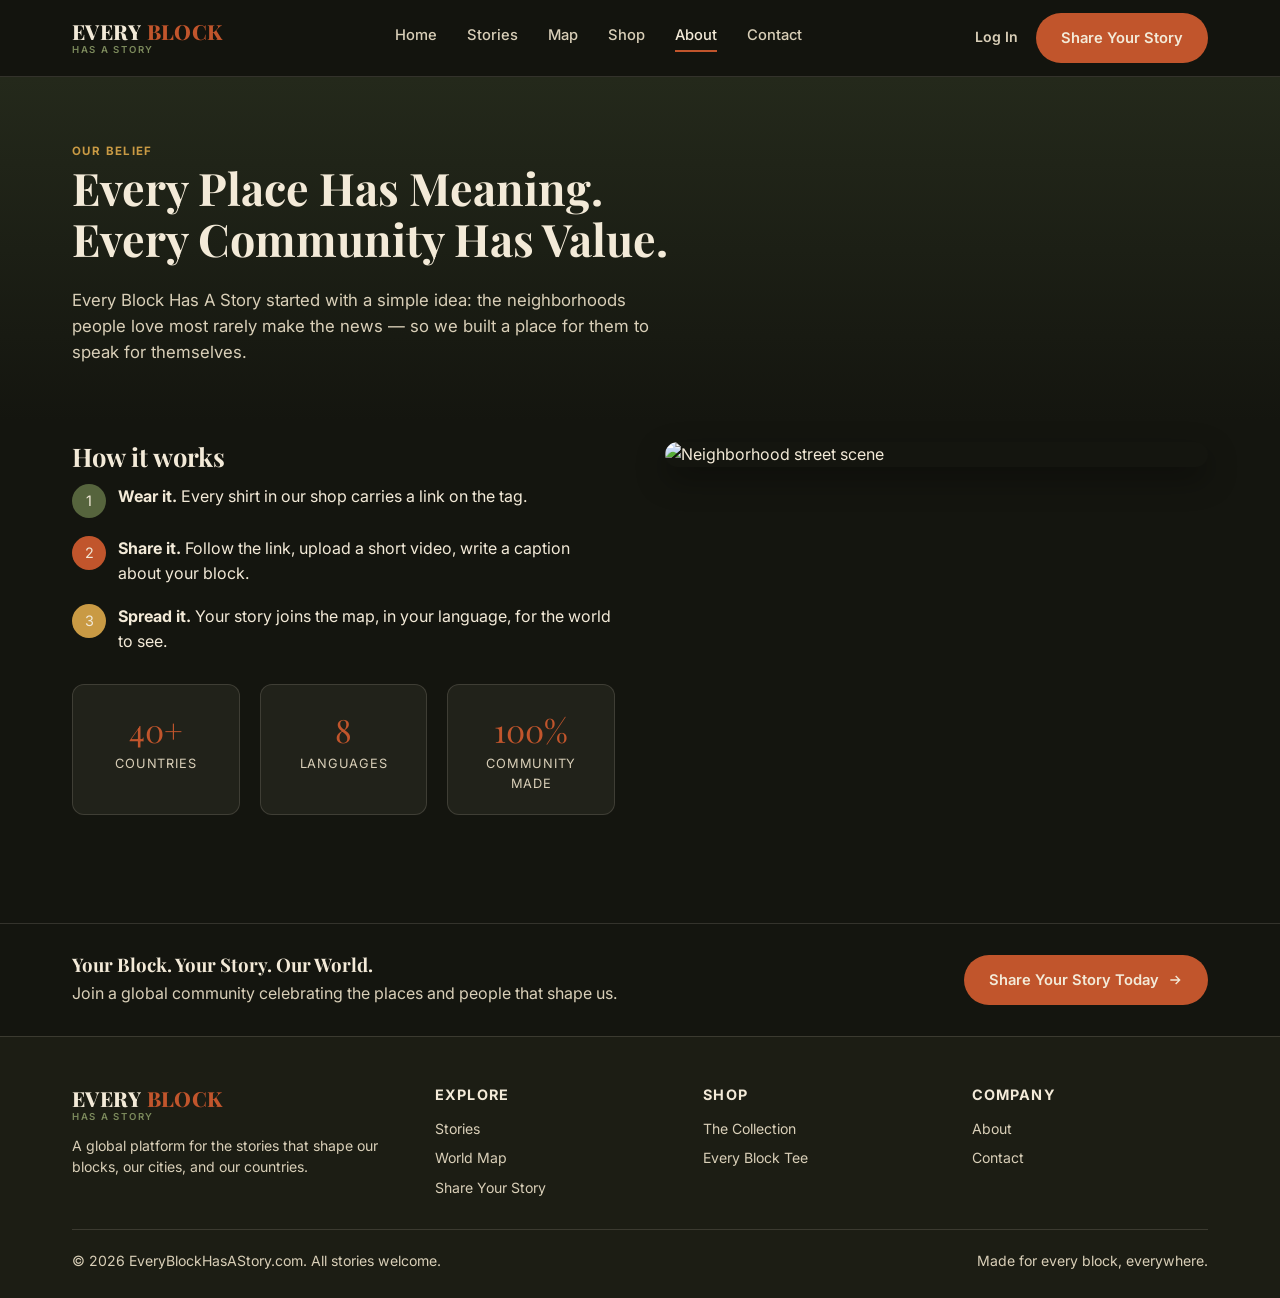
==== about.html @ b1f108bd "Update about.html" ====
<!DOCTYPE html>
<html lang="en">
<head>
<meta charset="UTF-8">
<meta name="viewport" content="width=device-width, initial-scale=1.0">
<title>About — Every Block Has a Story</title>
<link rel="preconnect" href="https://fonts.googleapis.com">
<link href="https://fonts.googleapis.com/css2?family=Playfair+Display:wght@700;800&family=Inter:wght@400;500;600;700&display=swap" rel="stylesheet">
<link rel="stylesheet" href="style.css">
</head>
<body>

<header class="site-header">
  <div class="container">
    <a href="index.html" class="logo">
      <span class="logo-main"><span>EVERY</span> <span>BLOCK</span></span>
      <span class="logo-tag">HAS A STORY</span>
    </a>
    <nav class="main-nav">
      <a href="index.html">Home</a>
      <a href="stories.html">Stories</a>
      <a href="map.html">Map</a>
      <a href="shop.html">Shop</a>
      <a href="about.html" class="active">About</a>
      <a href="contact.html">Contact</a>
    </nav>
    <div class="header-actions">
      <a href="account.html" class="nav-account-link" id="nav-account-link">Log In</a>
      <a href="share.html" class="btn btn-primary"><span class="long">Share Your Story</span><span class="short">Share</span></a>
      <button class="nav-toggle" aria-label="Toggle menu">
        <svg width="24" height="24" viewBox="0 0 24 24" fill="none" stroke="currentColor" stroke-width="2"><path d="M3 6h18M3 12h18M3 18h18"/></svg>
      </button>
    </div>
  </div>
</header>

<section class="page-hero">
  <div class="container">
    <span class="eyebrow">Our Belief</span>
    <h1>Every Place Has Meaning.<br>Every Community Has Value.</h1>
    <p>Every Block Has A Story started with a simple idea: the neighborhoods people love most rarely make the news — so we built a place for them to speak for themselves.</p>
  </div>
</section>

<section class="section section-dark" style="padding-top:20px;">
  <div class="container two-col">
    <div>
      <h2 style="font-size:1.6rem;">How it works</h2>
      <div class="feature-row">
        <span class="feature-icon olive">1</span>
        <div><strong>Wear it.</strong> Every shirt in our shop carries a link on the tag.</div>
      </div>
      <div class="feature-row">
        <span class="feature-icon orange">2</span>
        <div><strong>Share it.</strong> Follow the link, upload a short video, write a caption about your block.</div>
      </div>
      <div class="feature-row">
        <span class="feature-icon gold">3</span>
        <div><strong>Spread it.</strong> Your story joins the map, in your language, for the world to see.</div>
      </div>

      <div class="stat-row">
        <div class="stat-box"><div class="num">40+</div><div class="label">Countries</div></div>
        <div class="stat-box"><div class="num">8</div><div class="label">Languages</div></div>
        <div class="stat-box"><div class="num">100%</div><div class="label">Community Made</div></div>
      </div>
    </div>
    <div>
      <img src="https://picsum.photos/seed/blockstory-about/700/560" alt="Neighborhood street scene" style="border-radius:var(--radius); box-shadow:var(--shadow);">
    </div>
  </div>
</section>

<div class="footer-cta">
  <div class="container">
    <div>
      <h3 style="margin:0;">Your Block. Your Story. Our World.</h3>
      <p style="margin:6px 0 0; color:var(--cream-dim);">Join a global community celebrating the places and people that shape us.</p>
    </div>
    <a href="share.html" class="btn btn-primary">Share Your Story Today
      <svg width="16" height="16" viewBox="0 0 24 24" fill="none" stroke="currentColor" stroke-width="2"><path d="M5 12h14M13 6l6 6-6 6"/></svg>
    </a>
  </div>
</div>

<footer class="site-footer">
  <div class="container">
    <div class="footer-grid">
      <div>
        <div class="logo" style="margin-bottom:12px;">
          <span class="logo-main"><span>EVERY</span> <span>BLOCK</span></span>
          <span class="logo-tag">HAS A STORY</span>
        </div>
        <p>A global platform for the stories that shape our blocks, our cities, and our countries.</p>
      </div>
      <div>
        <h4>Explore</h4>
        <ul>
          <li><a href="stories.html">Stories</a></li>
          <li><a href="map.html">World Map</a></li>
          <li><a href="share.html">Share Your Story</a></li>
        </ul>
      </div>
      <div>
        <h4>Shop</h4>
        <ul>
          <li><a href="shop.html">The Collection</a></li>
          <li><a href="shop.html">Every Block Tee</a></li>
        </ul>
      </div>
      <div>
        <h4>Company</h4>
        <ul>
          <li><a href="about.html">About</a></li>
          <li><a href="contact.html">Contact</a></li>
        </ul>
      </div>
    </div>
    <div class="footer-bottom">
      <span>© 2026 EveryBlockHasAStory.com. All stories welcome.</span>
      <span>Made for every block, everywhere.</span>
    </div>
  </div>
</footer>

<script src="script.js"></script>
</body>
</html>
---- style.css ----
/* Every Block Has a Story — shared styles */

:root {
  --ink: #14150f;
  --ink-soft: #1c1d14;
  --panel: #21221a;
  --cream: #f3ead8;
  --cream-dim: #d9cfb8;
  --paper: #f1e8d7;
  --paper-alt: #e9dfc9;
  --orange: #c1552c;
  --orange-dark: #9c4322;
  --olive: #56643d;
  --olive-light: #7c8a5c;
  --gold: #c99a44;
  --line: rgba(243, 234, 216, 0.14);
  --shadow: 0 12px 30px rgba(0, 0, 0, 0.35);
  --radius: 14px;
  --serif: "Playfair Display", Georgia, "Times New Roman", serif;
  --sans: "Inter", -apple-system, BlinkMacSystemFont, "Segoe UI", sans-serif;
}

* { box-sizing: border-box; }

html { scroll-behavior: smooth; }

body {
  margin: 0;
  font-family: var(--sans);
  background: var(--ink);
  color: var(--cream);
  line-height: 1.55;
  -webkit-font-smoothing: antialiased;
}

img { max-width: 100%; display: block; }

a { color: inherit; text-decoration: none; }

h1, h2, h3, h4 {
  font-family: var(--serif);
  font-weight: 700;
  margin: 0 0 0.5em;
  line-height: 1.15;
}

p { margin: 0 0 1em; }

.container {
  max-width: 1200px;
  margin: 0 auto;
  padding: 0 32px;
}

.eyebrow {
  text-transform: uppercase;
  letter-spacing: 0.12em;
  font-size: 0.72rem;
  font-weight: 700;
  color: var(--gold);
}

/* Buttons */
.btn {
  display: inline-flex;
  align-items: center;
  gap: 8px;
  padding: 13px 24px;
  border-radius: 999px;
  font-weight: 600;
  font-size: 0.92rem;
  border: 1px solid transparent;
  cursor: pointer;
  transition: transform 0.15s ease, background 0.15s ease, border-color 0.15s ease;
  white-space: nowrap;
}
.btn:hover { transform: translateY(-1px); }

.btn-primary {
  background: var(--orange);
  color: var(--cream);
}
.btn-primary:hover { background: var(--orange-dark); }

.btn-outline {
  background: transparent;
  color: var(--cream);
  border-color: rgba(243, 234, 216, 0.4);
}
.btn-outline:hover { border-color: var(--cream); background: rgba(243,234,216,0.06); }

.btn-dark {
  background: var(--ink);
  color: var(--cream);
  border-color: rgba(20,21,15,0.2);
}
.btn-dark:hover { background: #000; }

.btn-block { width: 100%; justify-content: center; }

/* Header */
.site-header {
  position: sticky;
  top: 0;
  z-index: 50;
  background: rgba(20, 21, 15, 0.92);
  backdrop-filter: blur(8px);
  border-bottom: 1px solid var(--line);
}
.site-header .container {
  display: flex;
  align-items: center;
  justify-content: space-between;
  height: 76px;
  gap: 24px;
}
.logo {
  font-family: var(--serif);
  font-weight: 800;
  font-size: 1.3rem;
  letter-spacing: 0.02em;
  display: flex;
  flex-direction: column;
  line-height: 1.1;
}
.logo .logo-main span:nth-child(1) { color: var(--cream); }
.logo .logo-main span:nth-child(2) { color: var(--orange); }
.logo .logo-tag {
  font-family: var(--sans);
  font-size: 0.6rem;
  letter-spacing: 0.18em;
  color: var(--olive-light);
  font-weight: 600;
  margin-top: 2px;
}
.main-nav {
  display: flex;
  align-items: center;
  gap: 30px;
  font-size: 0.92rem;
  font-weight: 500;
}
.main-nav a {
  color: var(--cream-dim);
  padding-bottom: 4px;
  border-bottom: 2px solid transparent;
  transition: color 0.15s, border-color 0.15s;
}
.main-nav a:hover, .main-nav a.active {
  color: var(--cream);
  border-color: var(--orange);
}
.header-actions {
  display: flex;
  align-items: center;
  gap: 18px;
}
.lang-toggle {
  width: 38px; height: 38px;
  border-radius: 50%;
  border: 1px solid rgba(243,234,216,0.25);
  display: flex; align-items: center; justify-content: center;
  color: var(--cream-dim);
}
.nav-toggle {
  display: none;
  background: none;
  border: none;
  color: var(--cream);
  cursor: pointer;
}

.header-actions .btn-primary span.short { display: none; }

.nav-account-link {
  color: var(--cream-dim);
  font-size: 0.88rem;
  font-weight: 600;
  white-space: nowrap;
  max-width: 110px;
  overflow: hidden;
  text-overflow: ellipsis;
  border-bottom: 2px solid transparent;
  transition: color 0.15s, border-color 0.15s;
}
.nav-account-link:hover, .nav-account-link.active { color: var(--cream); border-color: var(--orange); }

@media (max-width: 900px) {
  .main-nav { position: absolute; top: 76px; left: 0; right: 0; background: var(--ink-soft); flex-direction: column; padding: 20px 32px; gap: 16px; border-bottom: 1px solid var(--line); display: none; }
  .main-nav.open { display: flex; }
  .nav-toggle { display: block; }
  .header-actions .btn-primary span.long { display: none; }
  .header-actions .btn-primary span.short { display: inline; }
}

/* Hero */
.hero {
  position: relative;
  background: radial-gradient(circle at 75% 20%, #24291b 0%, var(--ink) 55%);
  padding: 70px 0 0;
  overflow: hidden;
}
.hero-grid {
  display: grid;
  grid-template-columns: 1.1fr 1fr;
  gap: 40px;
  align-items: center;
}
.hero-copy .eyebrow { display: block; margin-bottom: 14px; }
.hero-copy h1 {
  font-size: clamp(2.4rem, 5vw, 3.6rem);
  color: var(--cream);
}
.hero-copy p.lead {
  font-size: 1.08rem;
  color: var(--cream-dim);
  max-width: 480px;
}
.hero-actions { display: flex; gap: 14px; margin-top: 26px; flex-wrap: wrap; }

.hero-map {
  position: relative;
  aspect-ratio: 4/3;
  border-radius: var(--radius);
  overflow: hidden;
}
.hero-map svg { width: 100%; height: 100%; }
.worldmap-base {
  position: absolute;
  inset: 6%;
  background: linear-gradient(100deg, var(--gold) 0%, var(--olive-light) 24%, var(--olive) 46%, #7a4a2a 68%, var(--gold) 100%);
  -webkit-mask-image: url('https://raw.githubusercontent.com/cablop/simple-world-map-by-continents/master/world-map.min.svg');
  mask-image: url('https://raw.githubusercontent.com/cablop/simple-world-map-by-continents/master/world-map.min.svg');
  -webkit-mask-repeat: no-repeat;
  mask-repeat: no-repeat;
  -webkit-mask-position: center;
  mask-position: center;
  -webkit-mask-size: contain;
  mask-size: contain;
}
.map-credit {
  position: absolute;
  bottom: 6px;
  right: 10px;
  font-size: 0.6rem;
  color: var(--cream-dim);
  opacity: 0.45;
  letter-spacing: 0.02em;
}
.map-pin {
  position: absolute;
  display: block;
  width: 16px; height: 16px;
  border-radius: 50% 50% 50% 0;
  background: var(--pc, var(--orange));
  border: 2px solid var(--cream);
  transform: translate(-50%, -100%) rotate(-45deg);
  box-shadow: 0 3px 8px rgba(0,0,0,0.45);
  cursor: pointer;
  transition: transform 0.15s ease, box-shadow 0.15s ease;
}
.map-pin:hover {
  transform: translate(-50%, -100%) rotate(-45deg) scale(1.25);
  box-shadow: 0 5px 14px rgba(0,0,0,0.6);
}
.map-pin::after {
  content: "";
  position: absolute;
  top: 3px; left: 3px;
  width: 6px; height: 6px;
  border-radius: 50%;
  background: var(--ink);
}
.hero-tagline {
  position: absolute;
  top: 14px; right: 18px;
  font-family: var(--serif);
  font-style: italic;
  text-align: right;
  color: var(--cream);
  font-size: 0.95rem;
  line-height: 1.5;
  opacity: 0.85;
}

.hero-photo-strip {
  margin-top: 46px;
  display: grid;
  grid-template-columns: repeat(4, 1fr);
  gap: 4px;
  height: 190px;
  overflow: hidden;
}
.hero-photo-strip img {
  width: 100%; height: 100%; object-fit: cover;
  filter: saturate(1.05);
}

/* Section framing */
.section { padding: 78px 0; }
.section-light { background: var(--paper); color: var(--ink); }
.section-dark { background: var(--ink); }
.section-olive { background: var(--olive); color: var(--cream); }
.section-head {
  display: flex;
  justify-content: space-between;
  align-items: flex-end;
  gap: 24px;
  margin-bottom: 36px;
  flex-wrap: wrap;
}
.section-head h2 { font-size: clamp(1.7rem, 3vw, 2.3rem); }
.section-light .section-head p { color: #56513f; max-width: 460px; }

/* Story cards */
.story-grid {
  display: grid;
  grid-template-columns: repeat(4, 1fr);
  gap: 18px;
}
.story-card {
  position: relative;
  border-radius: var(--radius);
  overflow: hidden;
  aspect-ratio: 3/4;
  display: flex;
  flex-direction: column;
  justify-content: flex-end;
  background: #333;
  box-shadow: var(--shadow);
}
.story-card .story-media {
  position: absolute; inset: 0;
  width: 100%; height: 100%;
  object-fit: cover;
}
.story-card .story-media-fallback {
  position: absolute; inset: 0;
  display: flex; align-items: center; justify-content: center;
  background: linear-gradient(135deg, var(--olive), var(--ink-soft));
}
.story-card::after {
  content: "";
  position: absolute; inset: 0;
  background: linear-gradient(180deg, rgba(0,0,0,0) 35%, rgba(10,10,6,0.92) 100%);
}
.story-loc {
  position: absolute;
  top: 12px; left: 12px;
  z-index: 2;
  background: rgba(20,21,15,0.75);
  padding: 5px 10px;
  border-radius: 999px;
  font-size: 0.72rem;
  display: flex;
  align-items: center;
  gap: 5px;
}
.play-badge {
  position: absolute;
  top: 12px; right: 12px;
  z-index: 2;
  width: 34px; height: 34px;
  border-radius: 50%;
  background: rgba(243,234,216,0.9);
  color: var(--ink);
  display: flex; align-items: center; justify-content: center;
}
.story-body {
  position: relative;
  z-index: 2;
  padding: 16px;
}
.story-body h3 { font-size: 1.08rem; margin-bottom: 8px; color: var(--cream); }
.story-user {
  display: flex; align-items: center; gap: 8px;
  font-size: 0.82rem; color: var(--cream-dim);
}
.story-user .avatar {
  width: 24px; height: 24px; border-radius: 50%;
  background: var(--gold);
  display: flex; align-items: center; justify-content: center;
  font-size: 0.7rem; font-weight: 700; color: var(--ink);
}
.carousel-arrow {
  width: 44px; height: 44px; border-radius: 50%;
  background: var(--ink);
  color: var(--cream);
  border: none;
  display: flex; align-items: center; justify-content: center;
  cursor: pointer;
}

/* Translations / bilingual banner */
.speech-cluster { position: relative; height: 220px; }
.bubble {
  position: absolute;
  background: var(--cream);
  color: var(--ink);
  padding: 10px 16px;
  border-radius: 16px;
  font-size: 0.85rem;
  font-weight: 600;
  box-shadow: var(--shadow);
}
.bubble.b1 { top: 0; left: 20px; background: var(--orange); color: var(--cream); }
.bubble.b2 { top: 15px; right: 0; background: var(--olive-light); color: var(--ink); }
.bubble.b3 { bottom: 30px; left: 0; }
.bubble.b4 { bottom: 0; right: 30px; background: var(--orange-dark); color: var(--cream); }
.globe-center {
  position: absolute; left: 50%; top: 50%;
  transform: translate(-50%,-50%);
  width: 130px; height: 130px;
  border-radius: 50%;
  border: 2px dashed rgba(243,234,216,0.4);
  display: flex; align-items: center; justify-content: center;
}

.lang-list { display: flex; flex-direction: column; gap: 10px; font-size: 0.95rem; }
.lang-list a { display: flex; align-items: center; gap: 10px; color: var(--cream-dim); }
.lang-list a:hover { color: var(--cream); }

/* Shop teaser */
.shop-teaser {
  display: grid;
  grid-template-columns: 1fr 1fr 1fr;
  gap: 40px;
  align-items: center;
}
.shirt-frame {
  background: var(--ink);
  border-radius: var(--radius);
  padding: 20px;
  display: flex; align-items: center; justify-content: center;
}
.shirt-photo-frame {
  position: relative;
  width: 100%;
  max-width: 320px;
  background: var(--ink);
  border-radius: 8px;
  overflow: hidden;
}
.shirt-photo-frame img.shirt-photo {
  width: 100%;
  display: block;
}
.shirt-design-overlay {
  position: absolute;
  left: 50%;
  top: 36%;
  width: 40%;
  transform: translate(-50%, 0);
  filter: drop-shadow(0 2px 4px rgba(0,0,0,0.5));
  pointer-events: none;
}
.shirt-design-overlay svg { width: 100%; height: auto; display: block; }
.feature-row { display: flex; align-items: flex-start; gap: 12px; margin-bottom: 18px; }
.feature-icon {
  width: 34px; height: 34px; border-radius: 50%;
  display: flex; align-items: center; justify-content: center;
  flex-shrink: 0;
  color: var(--paper);
  font-size: 0.9rem;
}
.feature-icon.olive { background: var(--olive); }
.feature-icon.orange { background: var(--orange); }
.feature-icon.gold { background: var(--gold); }

/* Footer CTA */
.footer-cta {
  background: var(--ink);
  border-top: 1px solid var(--line);
  padding: 30px 0;
}
.footer-cta .container {
  display: flex;
  justify-content: space-between;
  align-items: center;
  gap: 20px;
  flex-wrap: wrap;
}

footer.site-footer {
  background: var(--ink-soft);
  padding: 50px 0 26px;
  border-top: 1px solid var(--line);
  font-size: 0.88rem;
  color: var(--cream-dim);
}
.footer-grid {
  display: grid;
  grid-template-columns: 1.4fr 1fr 1fr 1fr;
  gap: 32px;
  margin-bottom: 30px;
}
.footer-grid h4 { color: var(--cream); font-size: 0.9rem; font-family: var(--sans); text-transform: uppercase; letter-spacing: 0.08em; margin-bottom: 14px; }
.footer-grid ul { list-style: none; padding: 0; margin: 0; display: flex; flex-direction: column; gap: 8px; }
.footer-grid a:hover { color: var(--cream); }
.footer-bottom {
  border-top: 1px solid var(--line);
  padding-top: 20px;
  display: flex; justify-content: space-between; flex-wrap: wrap; gap: 10px;
}

/* Generic page hero (inner pages) */
.page-hero {
  padding: 60px 0 40px;
  background: linear-gradient(180deg, #24291b 0%, var(--ink) 100%);
  text-align: left;
}
.page-hero .eyebrow { margin-bottom: 10px; }
.page-hero h1 { font-size: clamp(2rem, 4vw, 2.8rem); max-width: 700px; }
.page-hero p { color: var(--cream-dim); max-width: 600px; font-size: 1.05rem; }

/* Filter bar */
.filter-bar {
  display: flex;
  gap: 10px;
  flex-wrap: wrap;
  margin-bottom: 34px;
}
.chip {
  padding: 8px 16px;
  border-radius: 999px;
  border: 1px solid rgba(243,234,216,0.25);
  font-size: 0.85rem;
  cursor: pointer;
  background: transparent;
  color: var(--cream-dim);
}
.chip.active, .chip:hover { background: var(--orange); color: var(--cream); border-color: var(--orange); }

/* Forms */
.form-card {
  background: var(--panel);
  border: 1px solid var(--line);
  border-radius: var(--radius);
  padding: 36px;
  max-width: 620px;
}
.field { margin-bottom: 20px; }
.field label { display: block; font-size: 0.85rem; font-weight: 600; margin-bottom: 8px; color: var(--cream-dim); }
.field input[type="text"],
.field input[type="email"],
.field input[type="password"],
.field select,
.field textarea {
  width: 100%;
  padding: 12px 14px;
  border-radius: 8px;
  border: 1px solid rgba(243,234,216,0.2);
  background: var(--ink);
  color: var(--cream);
  font-family: var(--sans);
  font-size: 0.95rem;
}
.field textarea { resize: vertical; min-height: 100px; }
.field-hint { font-size: 0.78rem; color: var(--cream-dim); opacity: 0.7; margin-top: 6px; }
.dropzone {
  border: 2px dashed rgba(243,234,216,0.3);
  border-radius: 10px;
  padding: 30px;
  text-align: center;
  color: var(--cream-dim);
  cursor: pointer;
  transition: border-color 0.15s, background 0.15s;
}
.dropzone:hover { border-color: var(--orange); background: rgba(193,85,44,0.06); }
.dropzone.has-file { border-color: var(--olive-light); color: var(--cream); }

/* Product page */
.product-grid {
  display: grid;
  grid-template-columns: 1fr 1fr;
  gap: 50px;
  align-items: flex-start;
}
.product-gallery { background: var(--ink); border-radius: var(--radius); padding: 40px; display: flex; align-items: center; justify-content: center; }
.price { font-size: 1.8rem; font-weight: 700; color: var(--orange); font-family: var(--serif); margin-bottom: 14px; }
.size-row { display: flex; gap: 8px; margin: 18px 0; }
.size-swatch {
  width: 42px; height: 42px; border-radius: 8px;
  border: 1px solid rgba(243,234,216,0.25);
  display: flex; align-items: center; justify-content: center;
  cursor: pointer; font-size: 0.85rem;
}
.size-swatch.selected, .size-swatch:hover { border-color: var(--orange); color: var(--orange); }
.info-box {
  background: var(--panel);
  border: 1px solid var(--line);
  border-radius: 10px;
  padding: 18px 20px;
  margin-top: 24px;
  font-size: 0.9rem;
  color: var(--cream-dim);
}
.info-box strong { color: var(--cream); }

/* Map page */
.map-list { display: grid; grid-template-columns: repeat(3, 1fr); gap: 14px; }
.map-list a {
  background: var(--panel);
  border: 1px solid var(--line);
  border-radius: 10px;
  padding: 14px 18px;
  display: flex; align-items: center; justify-content: space-between;
  font-size: 0.92rem;
}
.map-list a:hover { border-color: var(--orange); }
.map-dot { width: 10px; height: 10px; border-radius: 50%; display: inline-block; margin-right: 10px; }

/* Contact / about */
.two-col { display: grid; grid-template-columns: 1fr 1fr; gap: 50px; }
.stat-row { display: grid; grid-template-columns: repeat(3,1fr); gap: 20px; margin: 30px 0; }
.stat-box { text-align: center; padding: 20px; background: var(--panel); border-radius: 12px; border: 1px solid var(--line); }
.stat-box .num { font-family: var(--serif); font-size: 2rem; color: var(--orange); }
.stat-box .label { font-size: 0.8rem; color: var(--cream-dim); text-transform: uppercase; letter-spacing: 0.06em; }

.toast {
  position: fixed;
  bottom: 24px; left: 50%;
  transform: translateX(-50%) translateY(20px);
  background: var(--olive);
  color: var(--cream);
  padding: 14px 22px;
  border-radius: 10px;
  font-size: 0.92rem;
  box-shadow: var(--shadow);
  opacity: 0;
  pointer-events: none;
  transition: opacity 0.25s ease, transform 0.25s ease;
  z-index: 200;
}
.toast.show { opacity: 1; transform: translateX(-50%) translateY(0); pointer-events: auto; }

@media (max-width: 980px) {
  .hero-grid { grid-template-columns: 1fr; }
  .story-grid { grid-template-columns: repeat(2, 1fr); }
  .shop-teaser { grid-template-columns: 1fr; }
  .footer-grid { grid-template-columns: 1fr 1fr; }
  .product-grid, .two-col { grid-template-columns: 1fr; }
  .map-list { grid-template-columns: 1fr 1fr; }
  .stat-row { grid-template-columns: 1fr; }
}
@media (max-width: 560px) {
  .story-grid { grid-template-columns: 1fr; }
  .footer-grid { grid-template-columns: 1fr; }
  .map-list { grid-template-columns: 1fr; }
  .hero-photo-strip { grid-template-columns: repeat(2,1fr); height: auto; }
}
a { color: inherit; text-decoration: none; }

h1, h2, h3, h4 {
  font-family: var(--serif);
  font-weight: 700;
  margin: 0 0 0.5em;
  line-height: 1.15;
}

p { margin: 0 0 1em; }

.container {
  max-width: 1200px;
  margin: 0 auto;
  padding: 0 32px;
}

.eyebrow {
  text-transform: uppercase;
  letter-spacing: 0.12em;
  font-size: 0.72rem;
  font-weight: 700;
  color: var(--gold);
}

/* Buttons */
.btn {
  display: inline-flex;
  align-items: center;
  gap: 8px;
  padding: 13px 24px;
  border-radius: 999px;
  font-weight: 600;
  font-size: 0.92rem;
  border: 1px solid transparent;
  cursor: pointer;
  transition: transform 0.15s ease, background 0.15s ease, border-color 0.15s ease;
  white-space: nowrap;
}
.btn:hover { transform: translateY(-1px); }

.btn-primary {
  background: var(--orange);
  color: var(--cream);
}
.btn-primary:hover { background: var(--orange-dark); }

.btn-outline {
  background: transparent;
  color: var(--cream);
  border-color: rgba(243, 234, 216, 0.4);
}
.btn-outline:hover { border-color: var(--cream); background: rgba(243,234,216,0.06); }

.btn-dark {
  background: var(--ink);
  color: var(--cream);
  border-color: rgba(20,21,15,0.2);
}
.btn-dark:hover { background: #000; }

.btn-block { width: 100%; justify-content: center; }

/* Header */
.site-header {
  position: sticky;
  top: 0;
  z-index: 50;
  background: rgba(20, 21, 15, 0.92);
  backdrop-filter: blur(8px);
  border-bottom: 1px solid var(--line);
}
.site-header .container {
  display: flex;
  align-items: center;
  justify-content: space-between;
  height: 76px;
  gap: 24px;
}
.logo {
  font-family: var(--serif);
  font-weight: 800;
  font-size: 1.3rem;
  letter-spacing: 0.02em;
  display: flex;
  flex-direction: column;
  line-height: 1.1;
}
.logo .logo-main span:nth-child(1) { color: var(--cream); }
.logo .logo-main span:nth-child(2) { color: var(--orange); }
.logo .logo-tag {
  font-family: var(--sans);
  font-size: 0.6rem;
  letter-spacing: 0.18em;
  color: var(--olive-light);
  font-weight: 600;
  margin-top: 2px;
}
.main-nav {
  display: flex;
  align-items: center;
  gap: 30px;
  font-size: 0.92rem;
  font-weight: 500;
}
.main-nav a {
  color: var(--cream-dim);
  padding-bottom: 4px;
  border-bottom: 2px solid transparent;
  transition: color 0.15s, border-color 0.15s;
}
.main-nav a:hover, .main-nav a.active {
  color: var(--cream);
  border-color: var(--orange);
}
.header-actions {
  display: flex;
  align-items: center;
  gap: 18px;
}
.lang-toggle {
  width: 38px; height: 38px;
  border-radius: 50%;
  border: 1px solid rgba(243,234,216,0.25);
  display: flex; align-items: center; justify-content: center;
  color: var(--cream-dim);
}
.nav-toggle {
  display: none;
  background: none;
  border: none;
  color: var(--cream);
  cursor: pointer;
}

.header-actions .btn-primary span.short { display: none; }

.nav-account-link {
  color: var(--cream-dim);
  font-size: 0.88rem;
  font-weight: 600;
  white-space: nowrap;
  max-width: 110px;
  overflow: hidden;
  text-overflow: ellipsis;
  border-bottom: 2px solid transparent;
  transition: color 0.15s, border-color 0.15s;
}
.nav-account-link:hover, .nav-account-link.active { color: var(--cream); border-color: var(--orange); }

@media (max-width: 900px) {
  .main-nav { position: absolute; top: 76px; left: 0; right: 0; background: var(--ink-soft); flex-direction: column; padding: 20px 32px; gap: 16px; border-bottom: 1px solid var(--line); display: none; }
  .main-nav.open { display: flex; }
  .nav-toggle { display: block; }
  .header-actions .btn-primary span.long { display: none; }
  .header-actions .btn-primary span.short { display: inline; }
}

/* Hero */
.hero {
  position: relative;
  background: radial-gradient(circle at 75% 20%, #24291b 0%, var(--ink) 55%);
  padding: 70px 0 0;
  overflow: hidden;
}
.hero-grid {
  display: grid;
  grid-template-columns: 1.1fr 1fr;
  gap: 40px;
  align-items: center;
}
.hero-copy .eyebrow { display: block; margin-bottom: 14px; }
.hero-copy h1 {
  font-size: clamp(2.4rem, 5vw, 3.6rem);
  color: var(--cream);
}
.hero-copy p.lead {
  font-size: 1.08rem;
  color: var(--cream-dim);
  max-width: 480px;
}
.hero-actions { display: flex; gap: 14px; margin-top: 26px; flex-wrap: wrap; }

.hero-map {
  position: relative;
  aspect-ratio: 4/3;
  border-radius: var(--radius);
  overflow: hidden;
}
.hero-map svg { width: 100%; height: 100%; }
.worldmap-base {
  position: absolute;
  inset: 6%;
  background: linear-gradient(100deg, var(--gold) 0%, var(--olive-light) 24%, var(--olive) 46%, #7a4a2a 68%, var(--gold) 100%);
  -webkit-mask-image: url('https://raw.githubusercontent.com/cablop/simple-world-map-by-continents/master/world-map.min.svg');
  mask-image: url('https://raw.githubusercontent.com/cablop/simple-world-map-by-continents/master/world-map.min.svg');
  -webkit-mask-repeat: no-repeat;
  mask-repeat: no-repeat;
  -webkit-mask-position: center;
  mask-position: center;
  -webkit-mask-size: contain;
  mask-size: contain;
}
.map-credit {
  position: absolute;
  bottom: 6px;
  right: 10px;
  font-size: 0.6rem;
  color: var(--cream-dim);
  opacity: 0.45;
  letter-spacing: 0.02em;
}
.map-pin {
  position: absolute;
  display: block;
  width: 16px; height: 16px;
  border-radius: 50% 50% 50% 0;
  background: var(--pc, var(--orange));
  border: 2px solid var(--cream);
  transform: translate(-50%, -100%) rotate(-45deg);
  box-shadow: 0 3px 8px rgba(0,0,0,0.45);
  cursor: pointer;
  transition: transform 0.15s ease, box-shadow 0.15s ease;
}
.map-pin:hover {
  transform: translate(-50%, -100%) rotate(-45deg) scale(1.25);
  box-shadow: 0 5px 14px rgba(0,0,0,0.6);
}
.map-pin::after {
  content: "";
  position: absolute;
  top: 3px; left: 3px;
  width: 6px; height: 6px;
  border-radius: 50%;
  background: var(--ink);
}
.hero-tagline {
  position: absolute;
  top: 14px; right: 18px;
  font-family: var(--serif);
  font-style: italic;
  text-align: right;
  color: var(--cream);
  font-size: 0.95rem;
  line-height: 1.5;
  opacity: 0.85;
}

.hero-photo-strip {
  margin-top: 46px;
  display: grid;
  grid-template-columns: repeat(4, 1fr);
  gap: 4px;
  height: 190px;
  overflow: hidden;
}
.hero-photo-strip img {
  width: 100%; height: 100%; object-fit: cover;
  filter: saturate(1.05);
}

/* Section framing */
.section { padding: 78px 0; }
.section-light { background: var(--paper); color: var(--ink); }
.section-dark { background: var(--ink); }
.section-olive { background: var(--olive); color: var(--cream); }
.section-head {
  display: flex;
  justify-content: space-between;
  align-items: flex-end;
  gap: 24px;
  margin-bottom: 36px;
  flex-wrap: wrap;
}
.section-head h2 { font-size: clamp(1.7rem, 3vw, 2.3rem); }
.section-light .section-head p { color: #56513f; max-width: 460px; }

/* Story cards */
.story-grid {
  display: grid;
  grid-template-columns: repeat(4, 1fr);
  gap: 18px;
}
.story-card {
  position: relative;
  border-radius: var(--radius);
  overflow: hidden;
  aspect-ratio: 3/4;
  display: flex;
  flex-direction: column;
  justify-content: flex-end;
  background: #333;
  box-shadow: var(--shadow);
}
.story-card .story-media {
  position: absolute; inset: 0;
  width: 100%; height: 100%;
  object-fit: cover;
}
.story-card .story-media-fallback {
  position: absolute; inset: 0;
  display: flex; align-items: center; justify-content: center;
  background: linear-gradient(135deg, var(--olive), var(--ink-soft));
}
.story-card::after {
  content: "";
  position: absolute; inset: 0;
  background: linear-gradient(180deg, rgba(0,0,0,0) 35%, rgba(10,10,6,0.92) 100%);
}
.story-loc {
  position: absolute;
  top: 12px; left: 12px;
  z-index: 2;
  background: rgba(20,21,15,0.75);
  padding: 5px 10px;
  border-radius: 999px;
  font-size: 0.72rem;
  display: flex;
  align-items: center;
  gap: 5px;
}
.play-badge {
  position: absolute;
  top: 12px; right: 12px;
  z-index: 2;
  width: 34px; height: 34px;
  border-radius: 50%;
  background: rgba(243,234,216,0.9);
  color: var(--ink);
  display: flex; align-items: center; justify-content: center;
}
.story-body {
  position: relative;
  z-index: 2;
  padding: 16px;
}
.story-body h3 { font-size: 1.08rem; margin-bottom: 8px; color: var(--cream); }
.story-user {
  display: flex; align-items: center; gap: 8px;
  font-size: 0.82rem; color: var(--cream-dim);
}
.story-user .avatar {
  width: 24px; height: 24px; border-radius: 50%;
  background: var(--gold);
  display: flex; align-items: center; justify-content: center;
  font-size: 0.7rem; font-weight: 700; color: var(--ink);
}
.carousel-arrow {
  width: 44px; height: 44px; border-radius: 50%;
  background: var(--ink);
  color: var(--cream);
  border: none;
  display: flex; align-items: center; justify-content: center;
  cursor: pointer;
}

/* Translations / bilingual banner */
.speech-cluster { position: relative; height: 220px; }
.bubble {
  position: absolute;
  background: var(--cream);
  color: var(--ink);
  padding: 10px 16px;
  border-radius: 16px;
  font-size: 0.85rem;
  font-weight: 600;
  box-shadow: var(--shadow);
}
.bubble.b1 { top: 0; left: 20px; background: var(--orange); color: var(--cream); }
.bubble.b2 { top: 15px; right: 0; background: var(--olive-light); color: var(--ink); }
.bubble.b3 { bottom: 30px; left: 0; }
.bubble.b4 { bottom: 0; right: 30px; background: var(--orange-dark); color: var(--cream); }
.globe-center {
  position: absolute; left: 50%; top: 50%;
  transform: translate(-50%,-50%);
  width: 130px; height: 130px;
  border-radius: 50%;
  border: 2px dashed rgba(243,234,216,0.4);
  display: flex; align-items: center; justify-content: center;
}

.lang-list { display: flex; flex-direction: column; gap: 10px; font-size: 0.95rem; }
.lang-list a { display: flex; align-items: center; gap: 10px; color: var(--cream-dim); }
.lang-list a:hover { color: var(--cream); }

/* Shop teaser */
.shop-teaser {
  display: grid;
  grid-template-columns: 1fr 1fr 1fr;
  gap: 40px;
  align-items: center;
}
.shirt-frame {
  background: var(--ink);
  border-radius: var(--radius);
  padding: 20px;
  display: flex; align-items: center; justify-content: center;
}
.shirt-photo-frame {
  position: relative;
  width: 100%;
  max-width: 320px;
  background: var(--ink);
  border-radius: 8px;
  overflow: hidden;
}
.shirt-photo-frame img.shirt-photo {
  width: 100%;
  display: block;
}
.shirt-design-overlay {
  position: absolute;
  left: 50%;
  top: 36%;
  width: 40%;
  transform: translate(-50%, 0);
  filter: drop-shadow(0 2px 4px rgba(0,0,0,0.5));
  pointer-events: none;
}
.shirt-design-overlay svg { width: 100%; height: auto; display: block; }
.feature-row { display: flex; align-items: flex-start; gap: 12px; margin-bottom: 18px; }
.feature-icon {
  width: 34px; height: 34px; border-radius: 50%;
  display: flex; align-items: center; justify-content: center;
  flex-shrink: 0;
  color: var(--paper);
  font-size: 0.9rem;
}
.feature-icon.olive { background: var(--olive); }
.feature-icon.orange { background: var(--orange); }
.feature-icon.gold { background: var(--gold); }

/* Footer CTA */
.footer-cta {
  background: var(--ink);
  border-top: 1px solid var(--line);
  padding: 30px 0;
}
.footer-cta .container {
  display: flex;
  justify-content: space-between;
  align-items: center;
  gap: 20px;
  flex-wrap: wrap;
}

footer.site-footer {
  background: var(--ink-soft);
  padding: 50px 0 26px;
  border-top: 1px solid var(--line);
  font-size: 0.88rem;
  color: var(--cream-dim);
}
.footer-grid {
  display: grid;
  grid-template-columns: 1.4fr 1fr 1fr 1fr;
  gap: 32px;
  margin-bottom: 30px;
}
.footer-grid h4 { color: var(--cream); font-size: 0.9rem; font-family: var(--sans); text-transform: uppercase; letter-spacing: 0.08em; margin-bottom: 14px; }
.footer-grid ul { list-style: none; padding: 0; margin: 0; display: flex; flex-direction: column; gap: 8px; }
.footer-grid a:hover { color: var(--cream); }
.footer-bottom {
  border-top: 1px solid var(--line);
  padding-top: 20px;
  display: flex; justify-content: space-between; flex-wrap: wrap; gap: 10px;
}

/* Generic page hero (inner pages) */
.page-hero {
  padding: 60px 0 40px;
  background: linear-gradient(180deg, #24291b 0%, var(--ink) 100%);
  text-align: left;
}
.page-hero .eyebrow { margin-bottom: 10px; }
.page-hero h1 { font-size: clamp(2rem, 4vw, 2.8rem); max-width: 700px; }
.page-hero p { color: var(--cream-dim); max-width: 600px; font-size: 1.05rem; }

/* Filter bar */
.filter-bar {
  display: flex;
  gap: 10px;
  flex-wrap: wrap;
  margin-bottom: 34px;
}
.chip {
  padding: 8px 16px;
  border-radius: 999px;
  border: 1px solid rgba(243,234,216,0.25);
  font-size: 0.85rem;
  cursor: pointer;
  background: transparent;
  color: var(--cream-dim);
}
.chip.active, .chip:hover { background: var(--orange); color: var(--cream); border-color: var(--orange); }

/* Forms */
.form-card {
  background: var(--panel);
  border: 1px solid var(--line);
  border-radius: var(--radius);
  padding: 36px;
  max-width: 620px;
}
.field { margin-bottom: 20px; }
.field label { display: block; font-size: 0.85rem; font-weight: 600; margin-bottom: 8px; color: var(--cream-dim); }
.field input[type="text"],
.field input[type="email"],
.field input[type="password"],
.field select,
.field textarea {
  width: 100%;
  padding: 12px 14px;
  border-radius: 8px;
  border: 1px solid rgba(243,234,216,0.2);
  background: var(--ink);
  color: var(--cream);
  font-family: var(--sans);
  font-size: 0.95rem;
}
.field textarea { resize: vertical; min-height: 100px; }
.field-hint { font-size: 0.78rem; color: var(--cream-dim); opacity: 0.7; margin-top: 6px; }
.dropzone {
  border: 2px dashed rgba(243,234,216,0.3);
  border-radius: 10px;
  padding: 30px;
  text-align: center;
  color: var(--cream-dim);
  cursor: pointer;
  transition: border-color 0.15s, background 0.15s;
}
.dropzone:hover { border-color: var(--orange); background: rgba(193,85,44,0.06); }
.dropzone.has-file { border-color: var(--olive-light); color: var(--cream); }

/* Product page */
.product-grid {
  display: grid;
  grid-template-columns: 1fr 1fr;
  gap: 50px;
  align-items: flex-start;
}
.product-gallery { background: var(--ink); border-radius: var(--radius); padding: 40px; display: flex; align-items: center; justify-content: center; }
.price { font-size: 1.8rem; font-weight: 700; color: var(--orange); font-family: var(--serif); margin-bottom: 14px; }
.size-row { display: flex; gap: 8px; margin: 18px 0; }
.size-swatch {
  width: 42px; height: 42px; border-radius: 8px;
  border: 1px solid rgba(243,234,216,0.25);
  display: flex; align-items: center; justify-content: center;
  cursor: pointer; font-size: 0.85rem;
}
.size-swatch.selected, .size-swatch:hover { border-color: var(--orange); color: var(--orange); }
.info-box {
  background: var(--panel);
  border: 1px solid var(--line);
  border-radius: 10px;
  padding: 18px 20px;
  margin-top: 24px;
  font-size: 0.9rem;
  color: var(--cream-dim);
}
.info-box strong { color: var(--cream); }

/* Map page */
.map-list { display: grid; grid-template-columns: repeat(3, 1fr); gap: 14px; }
.map-list a {
  background: var(--panel);
  border: 1px solid var(--line);
  border-radius: 10px;
  padding: 14px 18px;
  display: flex; align-items: center; justify-content: space-between;
  font-size: 0.92rem;
}
.map-list a:hover { border-color: var(--orange); }
.map-dot { width: 10px; height: 10px; border-radius: 50%; display: inline-block; margin-right: 10px; }

/* Contact / about */
.two-col { display: grid; grid-template-columns: 1fr 1fr; gap: 50px; }
.stat-row { display: grid; grid-template-columns: repeat(3,1fr); gap: 20px; margin: 30px 0; }
.stat-box { text-align: center; padding: 20px; background: var(--panel); border-radius: 12px; border: 1px solid var(--line); }
.stat-box .num { font-family: var(--serif); font-size: 2rem; color: var(--orange); }
.stat-box .label { font-size: 0.8rem; color: var(--cream-dim); text-transform: uppercase; letter-spacing: 0.06em; }

.toast {
  position: fixed;
  bottom: 24px; left: 50%;
  transform: translateX(-50%) translateY(20px);
  background: var(--olive);
  color: var(--cream);
  padding: 14px 22px;
  border-radius: 10px;
  font-size: 0.92rem;
  box-shadow: var(--shadow);
  opacity: 0;
  pointer-events: none;
  transition: opacity 0.25s ease, transform 0.25s ease;
  z-index: 200;
}
.toast.show { opacity: 1; transform: translateX(-50%) translateY(0); pointer-events: auto; }

@media (max-width: 980px) {
  .hero-grid { grid-template-columns: 1fr; }
  .story-grid { grid-template-columns: repeat(2, 1fr); }
  .shop-teaser { grid-template-columns: 1fr; }
  .footer-grid { grid-template-columns: 1fr 1fr; }
  .product-grid, .two-col { grid-template-columns: 1fr; }
  .map-list { grid-template-columns: 1fr 1fr; }
  .stat-row { grid-template-columns: 1fr; }
}
@media (max-width: 560px) {
  .story-grid { grid-template-columns: 1fr; }
  .footer-grid { grid-template-columns: 1fr; }
  .map-list { grid-template-columns: 1fr; }
  .hero-photo-strip { grid-template-columns: repeat(2,1fr); height: auto; }
}
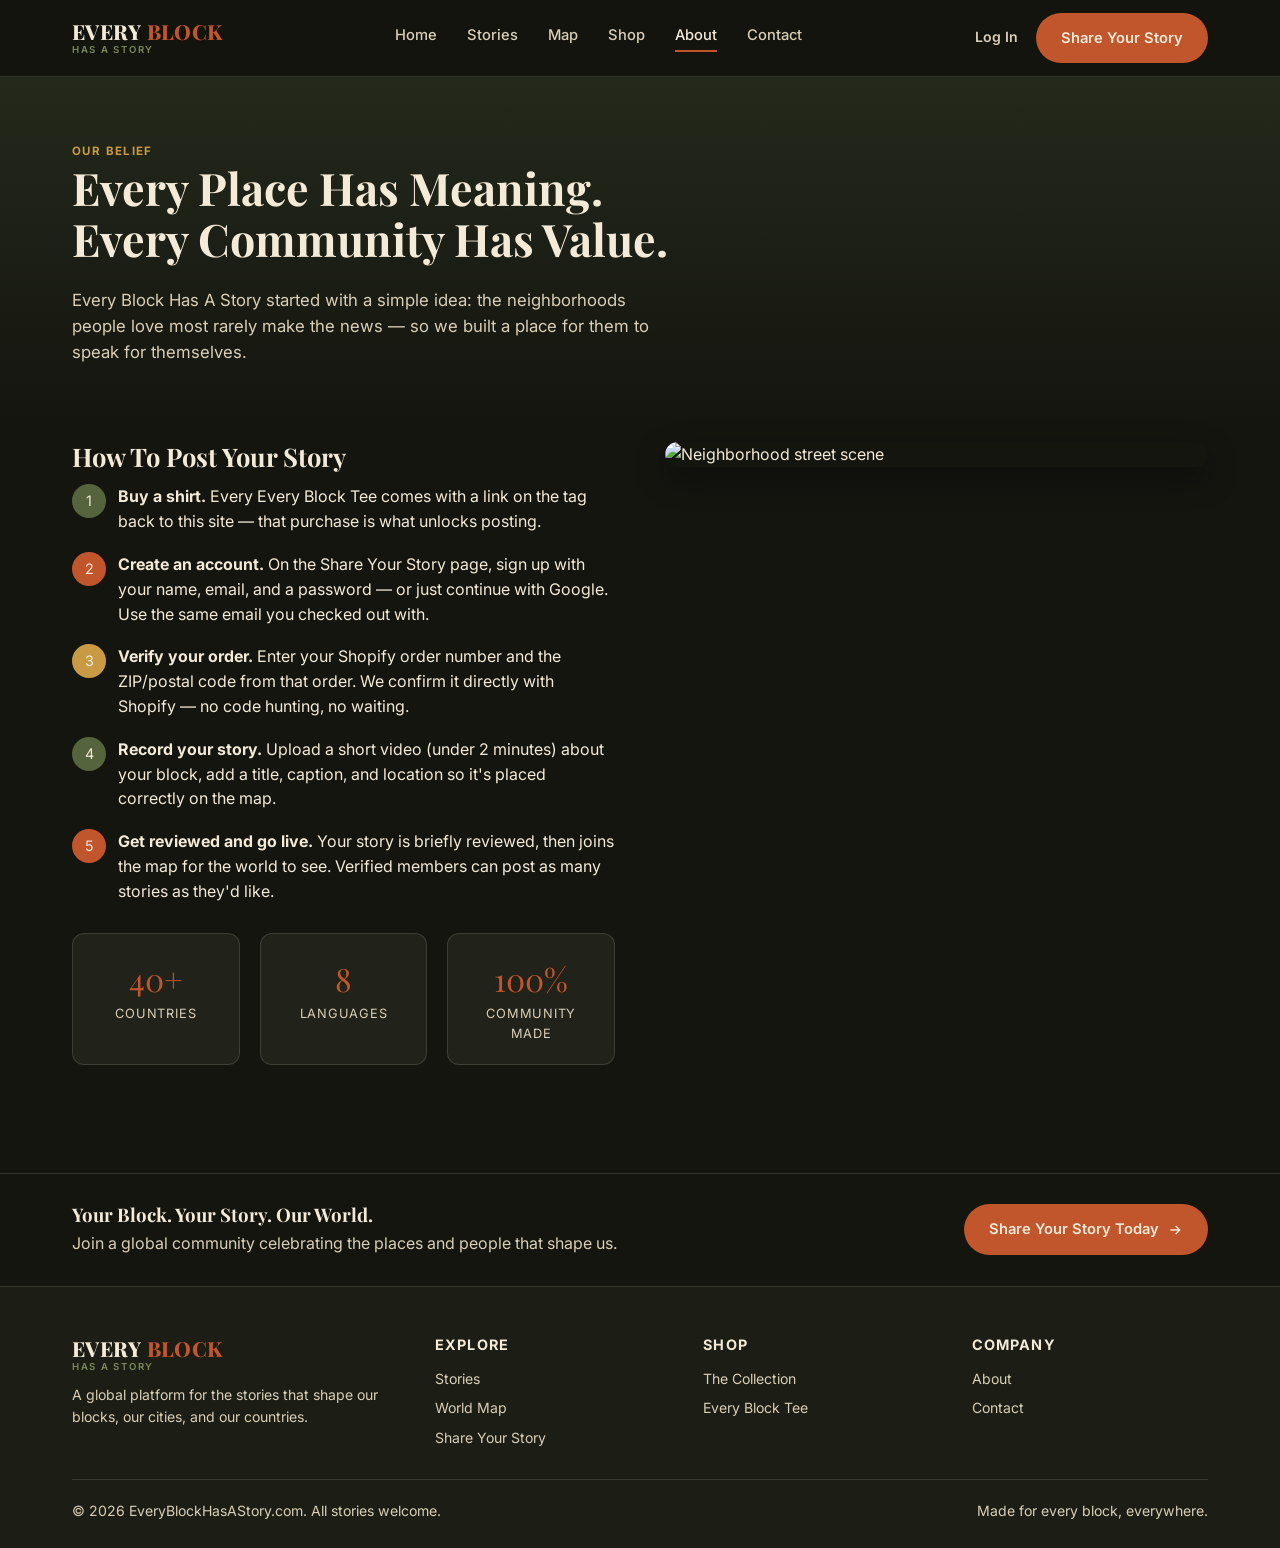
==== commit 1e9dba1b: "Update about.html" ====
--- a/about.html
+++ b/about.html
@@ -45,18 +45,26 @@
 <section class="section section-dark" style="padding-top:20px;">
   <div class="container two-col">
     <div>
-      <h2 style="font-size:1.6rem;">How it works</h2>
+      <h2 style="font-size:1.6rem;">How To Post Your Story</h2>
       <div class="feature-row">
         <span class="feature-icon olive">1</span>
-        <div><strong>Wear it.</strong> Every shirt in our shop carries a link on the tag.</div>
+        <div><strong>Buy a shirt.</strong> Every Every Block Tee comes with a link on the tag back to this site — that purchase is what unlocks posting.</div>
       </div>
       <div class="feature-row">
         <span class="feature-icon orange">2</span>
-        <div><strong>Share it.</strong> Follow the link, upload a short video, write a caption about your block.</div>
+        <div><strong>Create an account.</strong> On the Share Your Story page, sign up with your name, email, and a password — or just continue with Google. Use the same email you checked out with.</div>
       </div>
       <div class="feature-row">
         <span class="feature-icon gold">3</span>
-        <div><strong>Spread it.</strong> Your story joins the map, in your language, for the world to see.</div>
+        <div><strong>Verify your order.</strong> Enter your Shopify order number and the ZIP/postal code from that order. We confirm it directly with Shopify — no code hunting, no waiting.</div>
+      </div>
+      <div class="feature-row">
+        <span class="feature-icon olive">4</span>
+        <div><strong>Record your story.</strong> Upload a short video (under 2 minutes) about your block, add a title, caption, and location so it's placed correctly on the map.</div>
+      </div>
+      <div class="feature-row">
+        <span class="feature-icon orange">5</span>
+        <div><strong>Get reviewed and go live.</strong> Your story is briefly reviewed, then joins the map for the world to see. Verified members can post as many stories as they'd like.</div>
       </div>
 
       <div class="stat-row">
--- a/style.css
+++ b/style.css
@@ -88,6 +88,25 @@
   border-color: rgba(243, 234, 216, 0.4);
 }
 .btn-outline:hover { border-color: var(--cream); background: rgba(243,234,216,0.06); }
+.btn-outline.engagement-active { border-color: var(--orange); color: var(--orange); }
+
+.verified-pill {
+  display: inline-flex;
+  align-items: center;
+  gap: 6px;
+  padding: 5px 12px;
+  border-radius: 999px;
+  font-size: 0.8rem;
+  font-weight: 600;
+  background: rgba(157, 176, 122, 0.15);
+  color: #9db07a;
+  border: 1px solid rgba(157, 176, 122, 0.35);
+}
+.verified-pill.not-verified {
+  background: rgba(255,255,255,0.06);
+  color: var(--cream-dim);
+  border: 1px solid var(--line);
+}
 
 .btn-dark {
   background: var(--ink);
@@ -220,23 +239,13 @@
 
 .hero-map {
   position: relative;
-  aspect-ratio: 4/3;
+  aspect-ratio: 8/5;
   border-radius: var(--radius);
   overflow: hidden;
 }
 .hero-map svg { width: 100%; height: 100%; }
 .worldmap-base {
-  position: absolute;
-  inset: 6%;
-  background: linear-gradient(100deg, var(--gold) 0%, var(--olive-light) 24%, var(--olive) 46%, #7a4a2a 68%, var(--gold) 100%);
-  -webkit-mask-image: url('https://raw.githubusercontent.com/cablop/simple-world-map-by-continents/master/world-map.min.svg');
-  mask-image: url('https://raw.githubusercontent.com/cablop/simple-world-map-by-continents/master/world-map.min.svg');
-  -webkit-mask-repeat: no-repeat;
-  mask-repeat: no-repeat;
-  -webkit-mask-position: center;
-  mask-position: center;
-  -webkit-mask-size: contain;
-  mask-size: contain;
+  display: none;
 }
 .map-credit {
   position: absolute;
@@ -254,13 +263,19 @@
   border-radius: 50% 50% 50% 0;
   background: var(--pc, var(--orange));
   border: 2px solid var(--cream);
-  transform: translate(-50%, -100%) rotate(-45deg);
+  /* Pins live inside .map-zoom-layer, so the zoom's own scale() would
+     otherwise blow them up along with the map. Countering with the
+     current zoom factor (set as --zoom-scale by zoomToBox/resetZoom in
+     script.js) keeps a pin's on-screen size shrinking as you zoom in,
+     rather than growing with the map. */
+  transform: translate(-50%, -100%) rotate(-45deg) scale(calc(1 / (var(--zoom-scale, 1) * var(--zoom-scale, 1))));
   box-shadow: 0 3px 8px rgba(0,0,0,0.45);
   cursor: pointer;
   transition: transform 0.15s ease, box-shadow 0.15s ease;
+  pointer-events: auto;
 }
 .map-pin:hover {
-  transform: translate(-50%, -100%) rotate(-45deg) scale(1.25);
+  transform: translate(-50%, -100%) rotate(-45deg) scale(calc(1.25 / (var(--zoom-scale, 1) * var(--zoom-scale, 1))));
   box-shadow: 0 5px 14px rgba(0,0,0,0.6);
 }
 .map-pin::after {
@@ -271,6 +286,97 @@
   border-radius: 50%;
   background: var(--ink);
 }
+
+/* Country click-to-zoom (map.html's larger map only) */
+.map-zoom-layer {
+  position: absolute;
+  inset: 0;
+  pointer-events: none;
+  transform-origin: 0 0;
+  transition: transform 0.6s cubic-bezier(0.22, 1, 0.36, 1);
+}
+/* Grab affordance once zoomed in, and grabbing feedback while an actual
+   drag is happening. Extra ancestor classes give these enough
+   specificity to win over the plain "pointer" cursor set on clickable
+   country/state shapes and pins below. */
+.hero-map-interactive.is-zoomed {
+  cursor: grab;
+}
+.hero-map-interactive.is-zoomed .country-hit-layer .country-hit,
+.hero-map-interactive.is-zoomed .map-pin {
+  cursor: grab;
+}
+.hero-map-interactive.is-dragging,
+.hero-map-interactive.is-dragging .country-hit-layer .country-hit,
+.hero-map-interactive.is-dragging .map-pin {
+  cursor: grabbing;
+}
+/* While actively dragging, track the pointer 1:1 instead of animating
+   toward each intermediate position over the usual 0.6s zoom transition. */
+.hero-map-interactive.is-dragging .map-zoom-layer {
+  transition: none;
+}
+/* The world map itself: every country and state/province rendered as
+   real vector shapes (from world-states.json's real geography) rather
+   than a raster/masked background image. This single layer is both the
+   visible map and the click/hover hit-layer, so there's nothing else to
+   keep in alignment with it. */
+.hero-map .country-hit-layer {
+  position: absolute;
+  inset: 0;
+  width: 100%;
+  height: 100%;
+  pointer-events: none;
+}
+.country-hit-layer .country-part {
+  fill: url(#worldGradient);
+  stroke: none;
+  pointer-events: auto;
+  transition: filter 0.2s ease, stroke 0.2s ease;
+}
+.country-hit-layer .country-hit {
+  cursor: pointer;
+}
+.country-hit-layer .country-hit:hover .country-part,
+.country-hit-layer .country-hit.active .country-part {
+  filter: brightness(1.18);
+}
+/* Once a country is zoomed into, reveal cream borders between its
+   states/provinces — the same paths that fill the country just gain a
+   stroke; there's no separate overlay layer to keep aligned anymore. */
+.country-hit-layer .country-hit.active .country-part {
+  stroke: rgba(243, 234, 216, 0.5);
+  stroke-width: 0.6;
+  vector-effect: non-scaling-stroke;
+}
+.country-hit-layer .country-hit.active .country-part:hover,
+.country-hit-layer .country-hit.active .country-part.active-state {
+  filter: brightness(1.45);
+}
+.country-hit-layer .country-hit:focus-visible {
+  outline: 2px solid var(--cream);
+  outline-offset: 1px;
+}
+.map-zoom-reset {
+  position: absolute;
+  top: 12px;
+  right: 12px;
+  z-index: 4;
+  display: none;
+  align-items: center;
+  gap: 6px;
+  padding: 8px 14px;
+  font-size: 0.8rem;
+  font-family: var(--sans);
+  font-weight: 600;
+  border-radius: 8px;
+  border: 1px solid rgba(243, 234, 216, 0.35);
+  background: rgba(20, 20, 15, 0.75);
+  color: var(--cream);
+  cursor: pointer;
+}
+.map-zoom-reset:hover { border-color: var(--cream); }
+.hero-map-interactive.is-zoomed .map-zoom-reset { display: inline-flex; }
 .hero-tagline {
   position: absolute;
   top: 14px; right: 18px;
@@ -649,617 +755,3 @@
   .map-list { grid-template-columns: 1fr; }
   .hero-photo-strip { grid-template-columns: repeat(2,1fr); height: auto; }
 }
-a { color: inherit; text-decoration: none; }
-
-h1, h2, h3, h4 {
-  font-family: var(--serif);
-  font-weight: 700;
-  margin: 0 0 0.5em;
-  line-height: 1.15;
-}
-
-p { margin: 0 0 1em; }
-
-.container {
-  max-width: 1200px;
-  margin: 0 auto;
-  padding: 0 32px;
-}
-
-.eyebrow {
-  text-transform: uppercase;
-  letter-spacing: 0.12em;
-  font-size: 0.72rem;
-  font-weight: 700;
-  color: var(--gold);
-}
-
-/* Buttons */
-.btn {
-  display: inline-flex;
-  align-items: center;
-  gap: 8px;
-  padding: 13px 24px;
-  border-radius: 999px;
-  font-weight: 600;
-  font-size: 0.92rem;
-  border: 1px solid transparent;
-  cursor: pointer;
-  transition: transform 0.15s ease, background 0.15s ease, border-color 0.15s ease;
-  white-space: nowrap;
-}
-.btn:hover { transform: translateY(-1px); }
-
-.btn-primary {
-  background: var(--orange);
-  color: var(--cream);
-}
-.btn-primary:hover { background: var(--orange-dark); }
-
-.btn-outline {
-  background: transparent;
-  color: var(--cream);
-  border-color: rgba(243, 234, 216, 0.4);
-}
-.btn-outline:hover { border-color: var(--cream); background: rgba(243,234,216,0.06); }
-
-.btn-dark {
-  background: var(--ink);
-  color: var(--cream);
-  border-color: rgba(20,21,15,0.2);
-}
-.btn-dark:hover { background: #000; }
-
-.btn-block { width: 100%; justify-content: center; }
-
-/* Header */
-.site-header {
-  position: sticky;
-  top: 0;
-  z-index: 50;
-  background: rgba(20, 21, 15, 0.92);
-  backdrop-filter: blur(8px);
-  border-bottom: 1px solid var(--line);
-}
-.site-header .container {
-  display: flex;
-  align-items: center;
-  justify-content: space-between;
-  height: 76px;
-  gap: 24px;
-}
-.logo {
-  font-family: var(--serif);
-  font-weight: 800;
-  font-size: 1.3rem;
-  letter-spacing: 0.02em;
-  display: flex;
-  flex-direction: column;
-  line-height: 1.1;
-}
-.logo .logo-main span:nth-child(1) { color: var(--cream); }
-.logo .logo-main span:nth-child(2) { color: var(--orange); }
-.logo .logo-tag {
-  font-family: var(--sans);
-  font-size: 0.6rem;
-  letter-spacing: 0.18em;
-  color: var(--olive-light);
-  font-weight: 600;
-  margin-top: 2px;
-}
-.main-nav {
-  display: flex;
-  align-items: center;
-  gap: 30px;
-  font-size: 0.92rem;
-  font-weight: 500;
-}
-.main-nav a {
-  color: var(--cream-dim);
-  padding-bottom: 4px;
-  border-bottom: 2px solid transparent;
-  transition: color 0.15s, border-color 0.15s;
-}
-.main-nav a:hover, .main-nav a.active {
-  color: var(--cream);
-  border-color: var(--orange);
-}
-.header-actions {
-  display: flex;
-  align-items: center;
-  gap: 18px;
-}
-.lang-toggle {
-  width: 38px; height: 38px;
-  border-radius: 50%;
-  border: 1px solid rgba(243,234,216,0.25);
-  display: flex; align-items: center; justify-content: center;
-  color: var(--cream-dim);
-}
-.nav-toggle {
-  display: none;
-  background: none;
-  border: none;
-  color: var(--cream);
-  cursor: pointer;
-}
-
-.header-actions .btn-primary span.short { display: none; }
-
-.nav-account-link {
-  color: var(--cream-dim);
-  font-size: 0.88rem;
-  font-weight: 600;
-  white-space: nowrap;
-  max-width: 110px;
-  overflow: hidden;
-  text-overflow: ellipsis;
-  border-bottom: 2px solid transparent;
-  transition: color 0.15s, border-color 0.15s;
-}
-.nav-account-link:hover, .nav-account-link.active { color: var(--cream); border-color: var(--orange); }
-
-@media (max-width: 900px) {
-  .main-nav { position: absolute; top: 76px; left: 0; right: 0; background: var(--ink-soft); flex-direction: column; padding: 20px 32px; gap: 16px; border-bottom: 1px solid var(--line); display: none; }
-  .main-nav.open { display: flex; }
-  .nav-toggle { display: block; }
-  .header-actions .btn-primary span.long { display: none; }
-  .header-actions .btn-primary span.short { display: inline; }
-}
-
-/* Hero */
-.hero {
-  position: relative;
-  background: radial-gradient(circle at 75% 20%, #24291b 0%, var(--ink) 55%);
-  padding: 70px 0 0;
-  overflow: hidden;
-}
-.hero-grid {
-  display: grid;
-  grid-template-columns: 1.1fr 1fr;
-  gap: 40px;
-  align-items: center;
-}
-.hero-copy .eyebrow { display: block; margin-bottom: 14px; }
-.hero-copy h1 {
-  font-size: clamp(2.4rem, 5vw, 3.6rem);
-  color: var(--cream);
-}
-.hero-copy p.lead {
-  font-size: 1.08rem;
-  color: var(--cream-dim);
-  max-width: 480px;
-}
-.hero-actions { display: flex; gap: 14px; margin-top: 26px; flex-wrap: wrap; }
-
-.hero-map {
-  position: relative;
-  aspect-ratio: 4/3;
-  border-radius: var(--radius);
-  overflow: hidden;
-}
-.hero-map svg { width: 100%; height: 100%; }
-.worldmap-base {
-  position: absolute;
-  inset: 6%;
-  background: linear-gradient(100deg, var(--gold) 0%, var(--olive-light) 24%, var(--olive) 46%, #7a4a2a 68%, var(--gold) 100%);
-  -webkit-mask-image: url('https://raw.githubusercontent.com/cablop/simple-world-map-by-continents/master/world-map.min.svg');
-  mask-image: url('https://raw.githubusercontent.com/cablop/simple-world-map-by-continents/master/world-map.min.svg');
-  -webkit-mask-repeat: no-repeat;
-  mask-repeat: no-repeat;
-  -webkit-mask-position: center;
-  mask-position: center;
-  -webkit-mask-size: contain;
-  mask-size: contain;
-}
-.map-credit {
-  position: absolute;
-  bottom: 6px;
-  right: 10px;
-  font-size: 0.6rem;
-  color: var(--cream-dim);
-  opacity: 0.45;
-  letter-spacing: 0.02em;
-}
-.map-pin {
-  position: absolute;
-  display: block;
-  width: 16px; height: 16px;
-  border-radius: 50% 50% 50% 0;
-  background: var(--pc, var(--orange));
-  border: 2px solid var(--cream);
-  transform: translate(-50%, -100%) rotate(-45deg);
-  box-shadow: 0 3px 8px rgba(0,0,0,0.45);
-  cursor: pointer;
-  transition: transform 0.15s ease, box-shadow 0.15s ease;
-}
-.map-pin:hover {
-  transform: translate(-50%, -100%) rotate(-45deg) scale(1.25);
-  box-shadow: 0 5px 14px rgba(0,0,0,0.6);
-}
-.map-pin::after {
-  content: "";
-  position: absolute;
-  top: 3px; left: 3px;
-  width: 6px; height: 6px;
-  border-radius: 50%;
-  background: var(--ink);
-}
-.hero-tagline {
-  position: absolute;
-  top: 14px; right: 18px;
-  font-family: var(--serif);
-  font-style: italic;
-  text-align: right;
-  color: var(--cream);
-  font-size: 0.95rem;
-  line-height: 1.5;
-  opacity: 0.85;
-}
-
-.hero-photo-strip {
-  margin-top: 46px;
-  display: grid;
-  grid-template-columns: repeat(4, 1fr);
-  gap: 4px;
-  height: 190px;
-  overflow: hidden;
-}
-.hero-photo-strip img {
-  width: 100%; height: 100%; object-fit: cover;
-  filter: saturate(1.05);
-}
-
-/* Section framing */
-.section { padding: 78px 0; }
-.section-light { background: var(--paper); color: var(--ink); }
-.section-dark { background: var(--ink); }
-.section-olive { background: var(--olive); color: var(--cream); }
-.section-head {
-  display: flex;
-  justify-content: space-between;
-  align-items: flex-end;
-  gap: 24px;
-  margin-bottom: 36px;
-  flex-wrap: wrap;
-}
-.section-head h2 { font-size: clamp(1.7rem, 3vw, 2.3rem); }
-.section-light .section-head p { color: #56513f; max-width: 460px; }
-
-/* Story cards */
-.story-grid {
-  display: grid;
-  grid-template-columns: repeat(4, 1fr);
-  gap: 18px;
-}
-.story-card {
-  position: relative;
-  border-radius: var(--radius);
-  overflow: hidden;
-  aspect-ratio: 3/4;
-  display: flex;
-  flex-direction: column;
-  justify-content: flex-end;
-  background: #333;
-  box-shadow: var(--shadow);
-}
-.story-card .story-media {
-  position: absolute; inset: 0;
-  width: 100%; height: 100%;
-  object-fit: cover;
-}
-.story-card .story-media-fallback {
-  position: absolute; inset: 0;
-  display: flex; align-items: center; justify-content: center;
-  background: linear-gradient(135deg, var(--olive), var(--ink-soft));
-}
-.story-card::after {
-  content: "";
-  position: absolute; inset: 0;
-  background: linear-gradient(180deg, rgba(0,0,0,0) 35%, rgba(10,10,6,0.92) 100%);
-}
-.story-loc {
-  position: absolute;
-  top: 12px; left: 12px;
-  z-index: 2;
-  background: rgba(20,21,15,0.75);
-  padding: 5px 10px;
-  border-radius: 999px;
-  font-size: 0.72rem;
-  display: flex;
-  align-items: center;
-  gap: 5px;
-}
-.play-badge {
-  position: absolute;
-  top: 12px; right: 12px;
-  z-index: 2;
-  width: 34px; height: 34px;
-  border-radius: 50%;
-  background: rgba(243,234,216,0.9);
-  color: var(--ink);
-  display: flex; align-items: center; justify-content: center;
-}
-.story-body {
-  position: relative;
-  z-index: 2;
-  padding: 16px;
-}
-.story-body h3 { font-size: 1.08rem; margin-bottom: 8px; color: var(--cream); }
-.story-user {
-  display: flex; align-items: center; gap: 8px;
-  font-size: 0.82rem; color: var(--cream-dim);
-}
-.story-user .avatar {
-  width: 24px; height: 24px; border-radius: 50%;
-  background: var(--gold);
-  display: flex; align-items: center; justify-content: center;
-  font-size: 0.7rem; font-weight: 700; color: var(--ink);
-}
-.carousel-arrow {
-  width: 44px; height: 44px; border-radius: 50%;
-  background: var(--ink);
-  color: var(--cream);
-  border: none;
-  display: flex; align-items: center; justify-content: center;
-  cursor: pointer;
-}
-
-/* Translations / bilingual banner */
-.speech-cluster { position: relative; height: 220px; }
-.bubble {
-  position: absolute;
-  background: var(--cream);
-  color: var(--ink);
-  padding: 10px 16px;
-  border-radius: 16px;
-  font-size: 0.85rem;
-  font-weight: 600;
-  box-shadow: var(--shadow);
-}
-.bubble.b1 { top: 0; left: 20px; background: var(--orange); color: var(--cream); }
-.bubble.b2 { top: 15px; right: 0; background: var(--olive-light); color: var(--ink); }
-.bubble.b3 { bottom: 30px; left: 0; }
-.bubble.b4 { bottom: 0; right: 30px; background: var(--orange-dark); color: var(--cream); }
-.globe-center {
-  position: absolute; left: 50%; top: 50%;
-  transform: translate(-50%,-50%);
-  width: 130px; height: 130px;
-  border-radius: 50%;
-  border: 2px dashed rgba(243,234,216,0.4);
-  display: flex; align-items: center; justify-content: center;
-}
-
-.lang-list { display: flex; flex-direction: column; gap: 10px; font-size: 0.95rem; }
-.lang-list a { display: flex; align-items: center; gap: 10px; color: var(--cream-dim); }
-.lang-list a:hover { color: var(--cream); }
-
-/* Shop teaser */
-.shop-teaser {
-  display: grid;
-  grid-template-columns: 1fr 1fr 1fr;
-  gap: 40px;
-  align-items: center;
-}
-.shirt-frame {
-  background: var(--ink);
-  border-radius: var(--radius);
-  padding: 20px;
-  display: flex; align-items: center; justify-content: center;
-}
-.shirt-photo-frame {
-  position: relative;
-  width: 100%;
-  max-width: 320px;
-  background: var(--ink);
-  border-radius: 8px;
-  overflow: hidden;
-}
-.shirt-photo-frame img.shirt-photo {
-  width: 100%;
-  display: block;
-}
-.shirt-design-overlay {
-  position: absolute;
-  left: 50%;
-  top: 36%;
-  width: 40%;
-  transform: translate(-50%, 0);
-  filter: drop-shadow(0 2px 4px rgba(0,0,0,0.5));
-  pointer-events: none;
-}
-.shirt-design-overlay svg { width: 100%; height: auto; display: block; }
-.feature-row { display: flex; align-items: flex-start; gap: 12px; margin-bottom: 18px; }
-.feature-icon {
-  width: 34px; height: 34px; border-radius: 50%;
-  display: flex; align-items: center; justify-content: center;
-  flex-shrink: 0;
-  color: var(--paper);
-  font-size: 0.9rem;
-}
-.feature-icon.olive { background: var(--olive); }
-.feature-icon.orange { background: var(--orange); }
-.feature-icon.gold { background: var(--gold); }
-
-/* Footer CTA */
-.footer-cta {
-  background: var(--ink);
-  border-top: 1px solid var(--line);
-  padding: 30px 0;
-}
-.footer-cta .container {
-  display: flex;
-  justify-content: space-between;
-  align-items: center;
-  gap: 20px;
-  flex-wrap: wrap;
-}
-
-footer.site-footer {
-  background: var(--ink-soft);
-  padding: 50px 0 26px;
-  border-top: 1px solid var(--line);
-  font-size: 0.88rem;
-  color: var(--cream-dim);
-}
-.footer-grid {
-  display: grid;
-  grid-template-columns: 1.4fr 1fr 1fr 1fr;
-  gap: 32px;
-  margin-bottom: 30px;
-}
-.footer-grid h4 { color: var(--cream); font-size: 0.9rem; font-family: var(--sans); text-transform: uppercase; letter-spacing: 0.08em; margin-bottom: 14px; }
-.footer-grid ul { list-style: none; padding: 0; margin: 0; display: flex; flex-direction: column; gap: 8px; }
-.footer-grid a:hover { color: var(--cream); }
-.footer-bottom {
-  border-top: 1px solid var(--line);
-  padding-top: 20px;
-  display: flex; justify-content: space-between; flex-wrap: wrap; gap: 10px;
-}
-
-/* Generic page hero (inner pages) */
-.page-hero {
-  padding: 60px 0 40px;
-  background: linear-gradient(180deg, #24291b 0%, var(--ink) 100%);
-  text-align: left;
-}
-.page-hero .eyebrow { margin-bottom: 10px; }
-.page-hero h1 { font-size: clamp(2rem, 4vw, 2.8rem); max-width: 700px; }
-.page-hero p { color: var(--cream-dim); max-width: 600px; font-size: 1.05rem; }
-
-/* Filter bar */
-.filter-bar {
-  display: flex;
-  gap: 10px;
-  flex-wrap: wrap;
-  margin-bottom: 34px;
-}
-.chip {
-  padding: 8px 16px;
-  border-radius: 999px;
-  border: 1px solid rgba(243,234,216,0.25);
-  font-size: 0.85rem;
-  cursor: pointer;
-  background: transparent;
-  color: var(--cream-dim);
-}
-.chip.active, .chip:hover { background: var(--orange); color: var(--cream); border-color: var(--orange); }
-
-/* Forms */
-.form-card {
-  background: var(--panel);
-  border: 1px solid var(--line);
-  border-radius: var(--radius);
-  padding: 36px;
-  max-width: 620px;
-}
-.field { margin-bottom: 20px; }
-.field label { display: block; font-size: 0.85rem; font-weight: 600; margin-bottom: 8px; color: var(--cream-dim); }
-.field input[type="text"],
-.field input[type="email"],
-.field input[type="password"],
-.field select,
-.field textarea {
-  width: 100%;
-  padding: 12px 14px;
-  border-radius: 8px;
-  border: 1px solid rgba(243,234,216,0.2);
-  background: var(--ink);
-  color: var(--cream);
-  font-family: var(--sans);
-  font-size: 0.95rem;
-}
-.field textarea { resize: vertical; min-height: 100px; }
-.field-hint { font-size: 0.78rem; color: var(--cream-dim); opacity: 0.7; margin-top: 6px; }
-.dropzone {
-  border: 2px dashed rgba(243,234,216,0.3);
-  border-radius: 10px;
-  padding: 30px;
-  text-align: center;
-  color: var(--cream-dim);
-  cursor: pointer;
-  transition: border-color 0.15s, background 0.15s;
-}
-.dropzone:hover { border-color: var(--orange); background: rgba(193,85,44,0.06); }
-.dropzone.has-file { border-color: var(--olive-light); color: var(--cream); }
-
-/* Product page */
-.product-grid {
-  display: grid;
-  grid-template-columns: 1fr 1fr;
-  gap: 50px;
-  align-items: flex-start;
-}
-.product-gallery { background: var(--ink); border-radius: var(--radius); padding: 40px; display: flex; align-items: center; justify-content: center; }
-.price { font-size: 1.8rem; font-weight: 700; color: var(--orange); font-family: var(--serif); margin-bottom: 14px; }
-.size-row { display: flex; gap: 8px; margin: 18px 0; }
-.size-swatch {
-  width: 42px; height: 42px; border-radius: 8px;
-  border: 1px solid rgba(243,234,216,0.25);
-  display: flex; align-items: center; justify-content: center;
-  cursor: pointer; font-size: 0.85rem;
-}
-.size-swatch.selected, .size-swatch:hover { border-color: var(--orange); color: var(--orange); }
-.info-box {
-  background: var(--panel);
-  border: 1px solid var(--line);
-  border-radius: 10px;
-  padding: 18px 20px;
-  margin-top: 24px;
-  font-size: 0.9rem;
-  color: var(--cream-dim);
-}
-.info-box strong { color: var(--cream); }
-
-/* Map page */
-.map-list { display: grid; grid-template-columns: repeat(3, 1fr); gap: 14px; }
-.map-list a {
-  background: var(--panel);
-  border: 1px solid var(--line);
-  border-radius: 10px;
-  padding: 14px 18px;
-  display: flex; align-items: center; justify-content: space-between;
-  font-size: 0.92rem;
-}
-.map-list a:hover { border-color: var(--orange); }
-.map-dot { width: 10px; height: 10px; border-radius: 50%; display: inline-block; margin-right: 10px; }
-
-/* Contact / about */
-.two-col { display: grid; grid-template-columns: 1fr 1fr; gap: 50px; }
-.stat-row { display: grid; grid-template-columns: repeat(3,1fr); gap: 20px; margin: 30px 0; }
-.stat-box { text-align: center; padding: 20px; background: var(--panel); border-radius: 12px; border: 1px solid var(--line); }
-.stat-box .num { font-family: var(--serif); font-size: 2rem; color: var(--orange); }
-.stat-box .label { font-size: 0.8rem; color: var(--cream-dim); text-transform: uppercase; letter-spacing: 0.06em; }
-
-.toast {
-  position: fixed;
-  bottom: 24px; left: 50%;
-  transform: translateX(-50%) translateY(20px);
-  background: var(--olive);
-  color: var(--cream);
-  padding: 14px 22px;
-  border-radius: 10px;
-  font-size: 0.92rem;
-  box-shadow: var(--shadow);
-  opacity: 0;
-  pointer-events: none;
-  transition: opacity 0.25s ease, transform 0.25s ease;
-  z-index: 200;
-}
-.toast.show { opacity: 1; transform: translateX(-50%) translateY(0); pointer-events: auto; }
-
-@media (max-width: 980px) {
-  .hero-grid { grid-template-columns: 1fr; }
-  .story-grid { grid-template-columns: repeat(2, 1fr); }
-  .shop-teaser { grid-template-columns: 1fr; }
-  .footer-grid { grid-template-columns: 1fr 1fr; }
-  .product-grid, .two-col { grid-template-columns: 1fr; }
-  .map-list { grid-template-columns: 1fr 1fr; }
-  .stat-row { grid-template-columns: 1fr; }
-}
-@media (max-width: 560px) {
-  .story-grid { grid-template-columns: 1fr; }
-  .footer-grid { grid-template-columns: 1fr; }
-  .map-list { grid-template-columns: 1fr; }
-  .hero-photo-strip { grid-template-columns: repeat(2,1fr); height: auto; }
-}
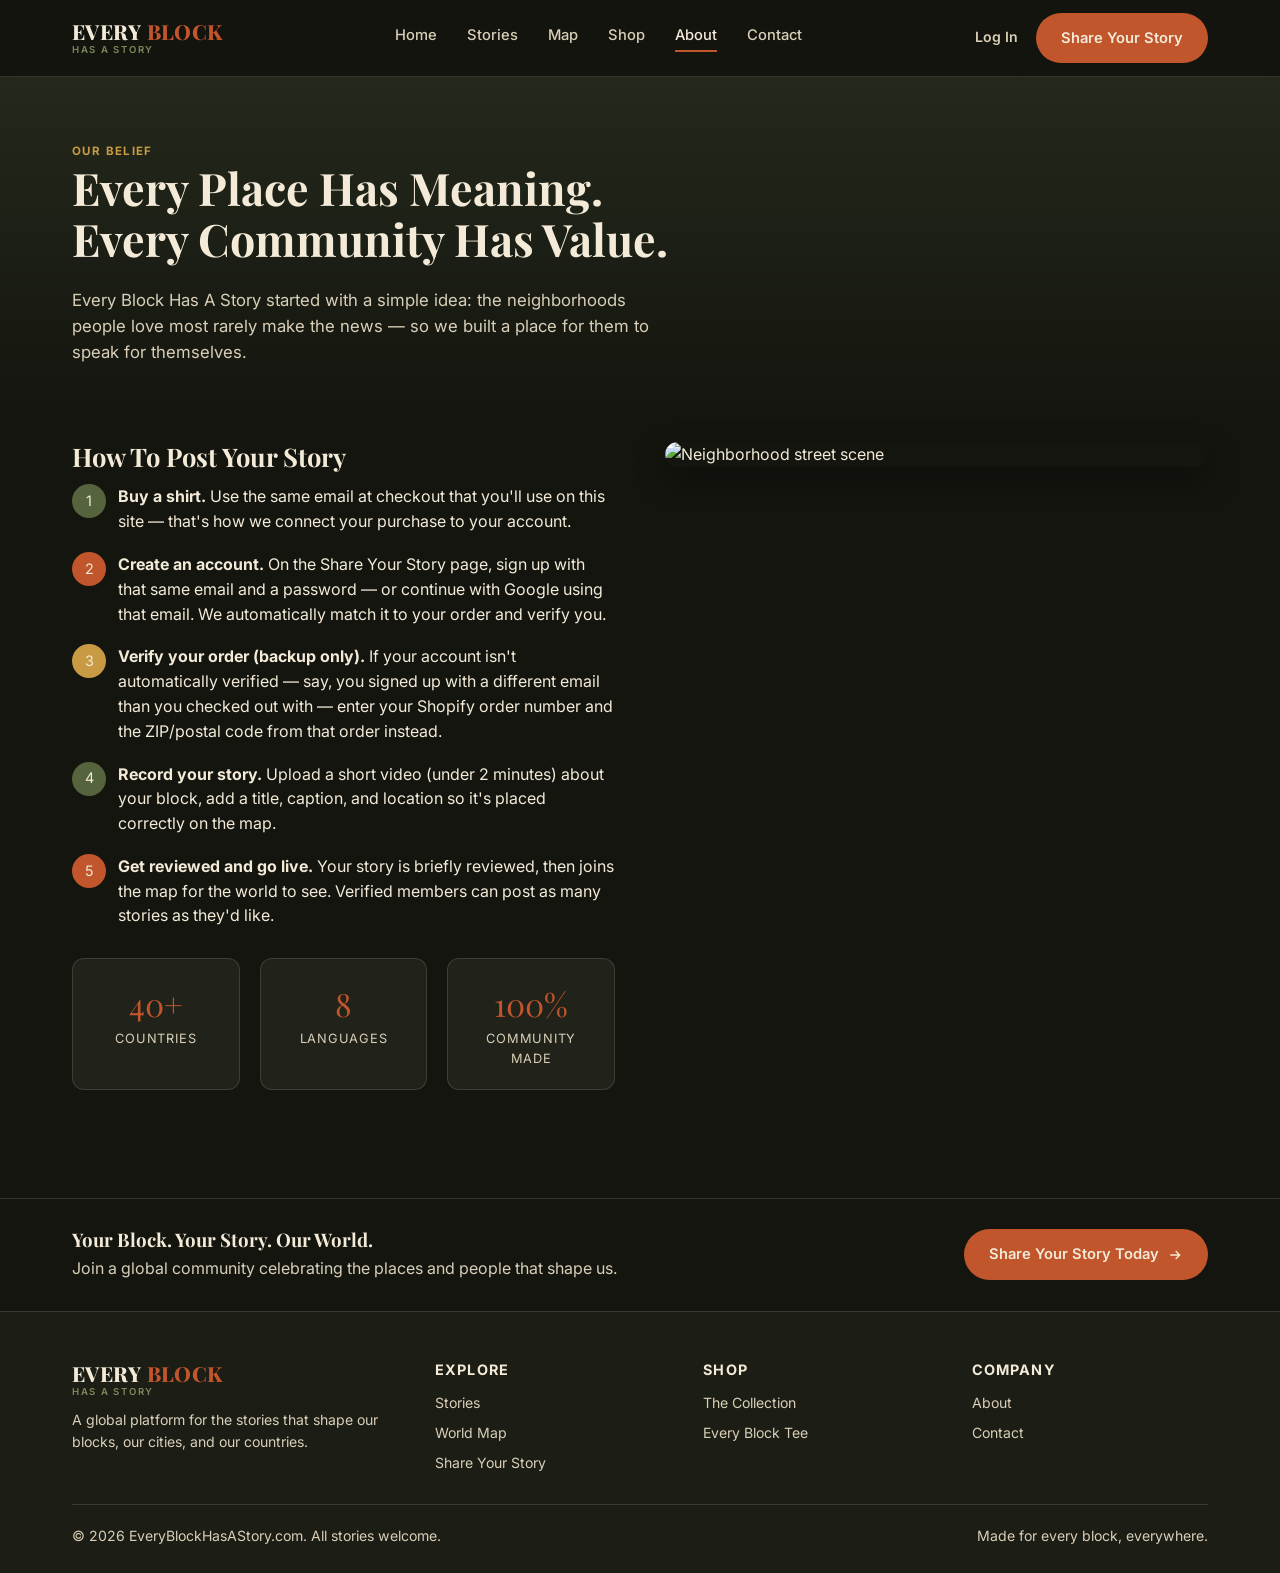
==== commit 4fecaeca: "Update about.html" ====
--- a/about.html
+++ b/about.html
@@ -48,15 +48,15 @@
       <h2 style="font-size:1.6rem;">How To Post Your Story</h2>
       <div class="feature-row">
         <span class="feature-icon olive">1</span>
-        <div><strong>Buy a shirt.</strong> Every Every Block Tee comes with a link on the tag back to this site — that purchase is what unlocks posting.</div>
+        <div><strong>Buy a shirt.</strong> Use the same email at checkout that you'll use on this site — that's how we connect your purchase to your account.</div>
       </div>
       <div class="feature-row">
         <span class="feature-icon orange">2</span>
-        <div><strong>Create an account.</strong> On the Share Your Story page, sign up with your name, email, and a password — or just continue with Google. Use the same email you checked out with.</div>
+        <div><strong>Create an account.</strong> On the Share Your Story page, sign up with that same email and a password — or continue with Google using that email. We automatically match it to your order and verify you.</div>
       </div>
       <div class="feature-row">
         <span class="feature-icon gold">3</span>
-        <div><strong>Verify your order.</strong> Enter your Shopify order number and the ZIP/postal code from that order. We confirm it directly with Shopify — no code hunting, no waiting.</div>
+        <div><strong>Verify your order (backup only).</strong> If your account isn't automatically verified — say, you signed up with a different email than you checked out with — enter your Shopify order number and the ZIP/postal code from that order instead.</div>
       </div>
       <div class="feature-row">
         <span class="feature-icon olive">4</span>
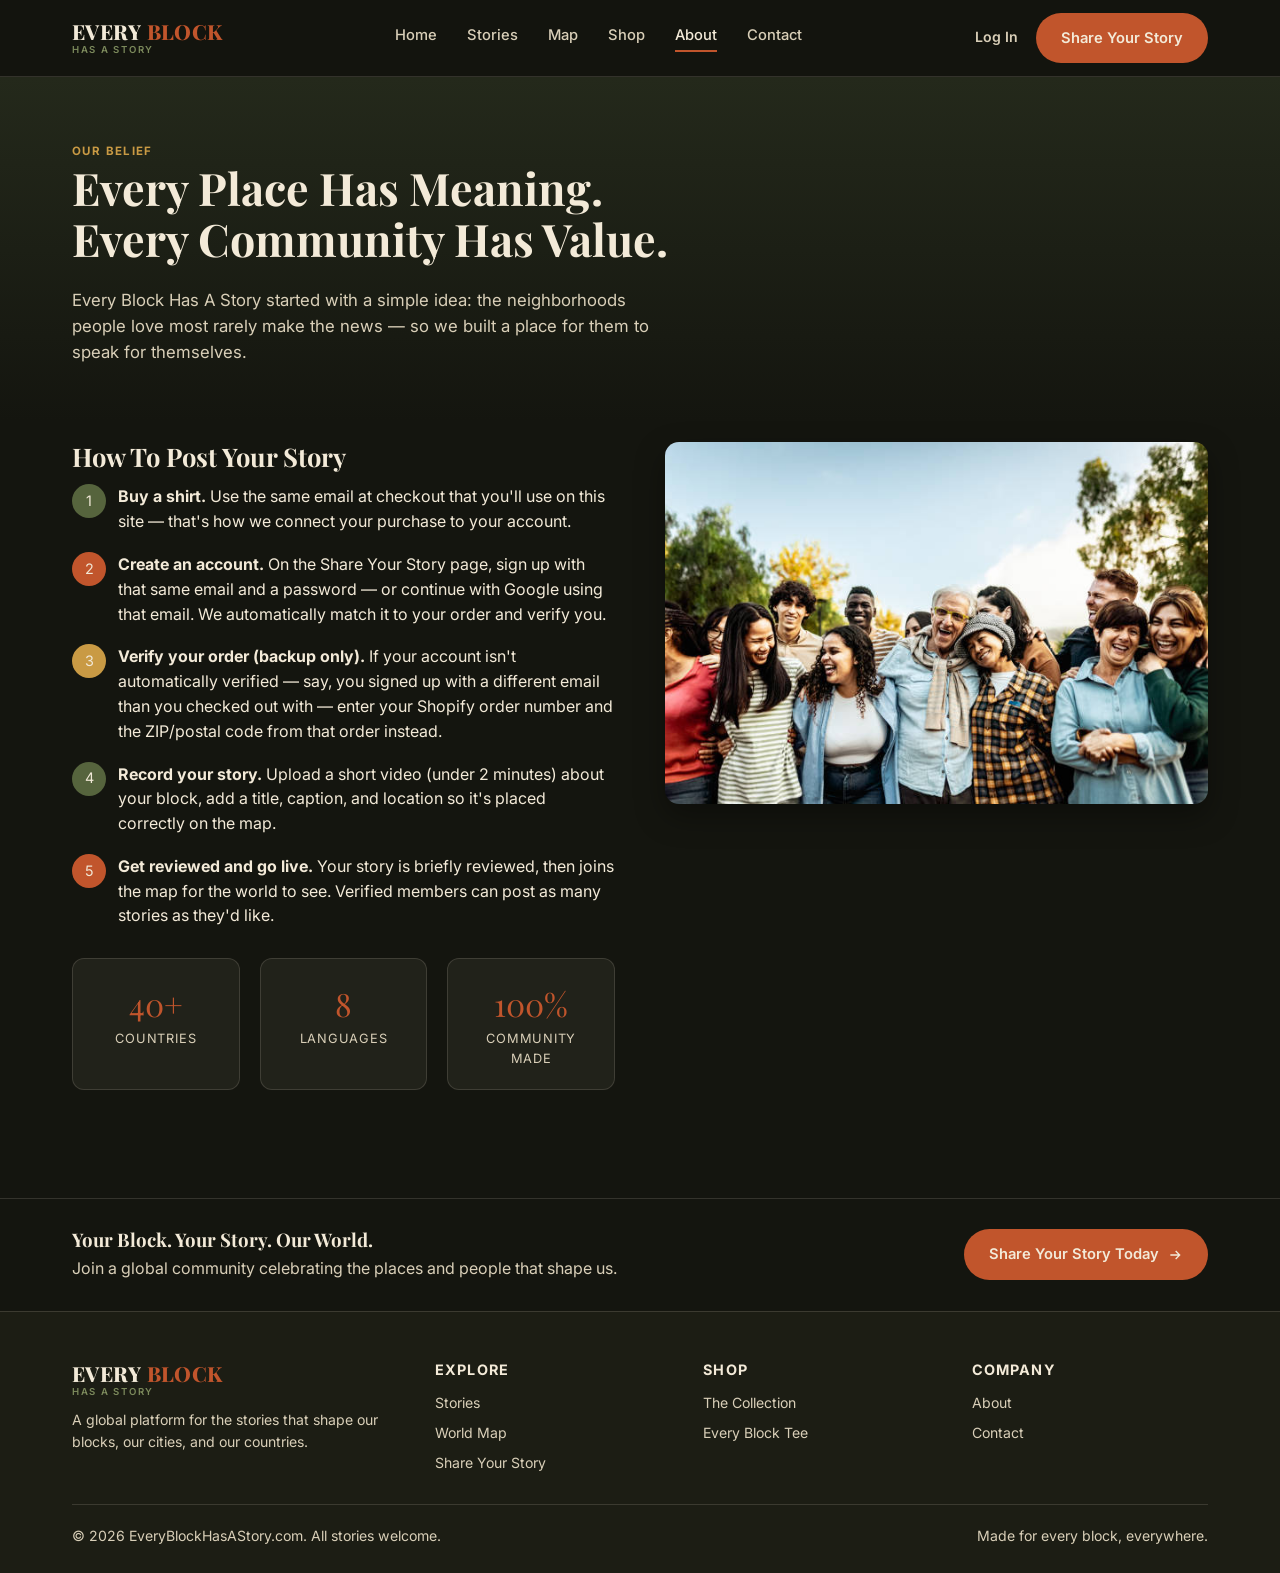
==== commit 557e9642: "Update about.html" ====
--- a/about.html
+++ b/about.html
@@ -74,7 +74,7 @@
       </div>
     </div>
     <div>
-      <img src="https://picsum.photos/seed/blockstory-about/700/560" alt="Neighborhood street scene" style="border-radius:var(--radius); box-shadow:var(--shadow);">
+<img src="about-community.jpg" alt="Neighborhood street scene" style="border-radius:var(--radius); box-shadow:var(--shadow);">
     </div>
   </div>
 </section>
--- a/style.css
+++ b/style.css
@@ -242,6 +242,49 @@
   aspect-ratio: 8/5;
   border-radius: var(--radius);
   overflow: hidden;
+  background: radial-gradient(ellipse at center, rgba(201,154,68,0.10), transparent 65%), var(--ink-soft);
+  box-shadow: inset 0 0 0 1px rgba(243,234,216,0.08), 0 20px 50px rgba(0,0,0,0.45);
+}
+/* Soft vignette for depth -- darkens the corners a touch so the map
+   feels like it has a light source/center rather than a flat fill. */
+.hero-map::before {
+  content: "";
+  position: absolute;
+  inset: 0;
+  z-index: 2;
+  pointer-events: none;
+  background: radial-gradient(ellipse at center, transparent 55%, rgba(0,0,0,0.38) 100%);
+}
+/* Fine paper-grain texture, blended over the map so the flat country
+   fills read a little more like a hand-tinted old map than a flat
+   vector graphic. Pure CSS (an inline SVG fractal-noise filter as the
+   background image) -- no extra image asset to load. */
+.hero-map::after {
+  content: "";
+  position: absolute;
+  inset: 0;
+  z-index: 3;
+  pointer-events: none;
+  background-image: url("data:image/svg+xml,%3Csvg xmlns='http://www.w3.org/2000/svg'%3E%3Cfilter id='n'%3E%3CfeTurbulence type='fractalNoise' baseFrequency='0.85' numOctaves='2' stitchTiles='stitch'/%3E%3C/filter%3E%3Crect width='100%25' height='100%25' filter='url(%23n)'/%3E%3C/svg%3E");
+  opacity: 0.05;
+  mix-blend-mode: overlay;
+}
+.map-pin::before {
+  content: "";
+  position: absolute;
+  /* Also doubles as the pin's actual tap target: it's invisible outside
+     the pulse-ring animation, but it's a real hit-testable box (not
+     pointer-events:none like a purely decorative overlay would be), so
+     clicking/tapping anywhere in this generously-sized area -- not just
+     the small 16px marker itself -- still registers as clicking the pin.
+     Centered on the marker's round head rather than its exact pointed
+     tip, but at this size it comfortably covers the tip too. */
+  top: 50%; left: 50%;
+  width: 34px; height: 34px;
+  border-radius: 50%;
+  transform: translate(-50%, -50%);
+  animation: mapPinPulse 2.2s infinite;
+  pointer-events: auto;
 }
 .hero-map svg { width: 100%; height: 100%; }
 .worldmap-base {
@@ -256,26 +299,38 @@
   opacity: 0.45;
   letter-spacing: 0.02em;
 }
+@keyframes mapPinPulse {
+  0% { box-shadow: 0 0 0 0 rgba(193,85,44,0.55); }
+  70% { box-shadow: 0 0 0 11px rgba(193,85,44,0); }
+  100% { box-shadow: 0 0 0 0 rgba(193,85,44,0); }
+}
 .map-pin {
   position: absolute;
   display: block;
+  /* Kept at the original precise 16px for visual accuracy -- the actual
+     easier-to-tap hit area lives on ::before below instead of on this
+     element itself, so making the marker look bigger/less pinpoint no
+     longer has to be the tradeoff for making it easier to click. */
   width: 16px; height: 16px;
   border-radius: 50% 50% 50% 0;
   background: var(--pc, var(--orange));
   border: 2px solid var(--cream);
   /* Pins live inside .map-zoom-layer, so the zoom's own scale() would
-     otherwise blow them up along with the map. Countering with the
-     current zoom factor (set as --zoom-scale by zoomToBox/resetZoom in
-     script.js) keeps a pin's on-screen size shrinking as you zoom in,
-     rather than growing with the map. */
-  transform: translate(-50%, -100%) rotate(-45deg) scale(calc(1 / (var(--zoom-scale, 1) * var(--zoom-scale, 1))));
+     otherwise blow them up along with the map. Countering with a single
+     factor of the current zoom (set as --zoom-scale by zoomToBox/
+     resetZoom in script.js) keeps a pin at a CONSTANT on-screen size as
+     you zoom in/out, instead of growing with the map — or, as a
+     previous version of this rule did, shrinking below a tappable size
+     the deeper you zoom (it divided by zoom-scale twice, which made
+     pins nearly unclickable at high zoom levels). */
+  transform: translate(-50%, -100%) rotate(-45deg) scale(calc(1 / var(--zoom-scale, 1)));
   box-shadow: 0 3px 8px rgba(0,0,0,0.45);
   cursor: pointer;
   transition: transform 0.15s ease, box-shadow 0.15s ease;
   pointer-events: auto;
 }
 .map-pin:hover {
-  transform: translate(-50%, -100%) rotate(-45deg) scale(calc(1.25 / (var(--zoom-scale, 1) * var(--zoom-scale, 1))));
+  transform: translate(-50%, -100%) rotate(-45deg) scale(calc(1.25 / var(--zoom-scale, 1)));
   box-shadow: 0 5px 14px rgba(0,0,0,0.6);
 }
 .map-pin::after {
@@ -704,8 +759,9 @@
 .info-box strong { color: var(--cream); }
 
 /* Map page */
-.map-list { display: grid; grid-template-columns: repeat(3, 1fr); gap: 14px; }
-.map-list a {
+.map-list { display: grid; grid-template-columns: repeat(auto-fill, minmax(220px, 1fr)); gap: 14px; }
+.map-list a,
+.map-list .map-country-static {
   background: var(--panel);
   border: 1px solid var(--line);
   border-radius: 10px;
@@ -714,7 +770,55 @@
   font-size: 0.92rem;
 }
 .map-list a:hover { border-color: var(--orange); }
+.map-list .map-country-static { opacity: 0.7; }
 .map-dot { width: 10px; height: 10px; border-radius: 50%; display: inline-block; margin-right: 10px; }
+
+/* ---------- Map search bar ---------- */
+.map-search-bar {
+  position: relative;
+  max-width: 900px;
+  margin: 0 auto 16px;
+}
+.map-search-bar input {
+  width: 100%;
+  padding: 13px 18px;
+  border-radius: 999px;
+  border: 1px solid rgba(243,234,216,0.2);
+  background: var(--panel);
+  color: var(--cream);
+  font-family: var(--sans);
+  font-size: 0.95rem;
+}
+.map-search-bar input:focus { outline: none; border-color: var(--orange); }
+.map-search-results {
+  position: absolute;
+  top: calc(100% + 6px);
+  left: 0; right: 0;
+  background: var(--panel);
+  border: 1px solid var(--line);
+  border-radius: 12px;
+  box-shadow: var(--shadow);
+  max-height: 280px;
+  overflow-y: auto;
+  z-index: 20;
+  display: none;
+}
+.map-search-results.open { display: block; }
+.map-search-results .map-search-item {
+  display: flex; align-items: center; gap: 10px;
+  padding: 10px 16px;
+  font-size: 0.9rem;
+  cursor: pointer;
+}
+.map-search-results .map-search-item:hover,
+.map-search-results .map-search-item.is-active {
+  background: rgba(255,255,255,0.06);
+}
+.map-search-results .map-search-empty {
+  padding: 14px 16px;
+  color: var(--cream-dim);
+  font-size: 0.85rem;
+}
 
 /* Contact / about */
 .two-col { display: grid; grid-template-columns: 1fr 1fr; gap: 50px; }
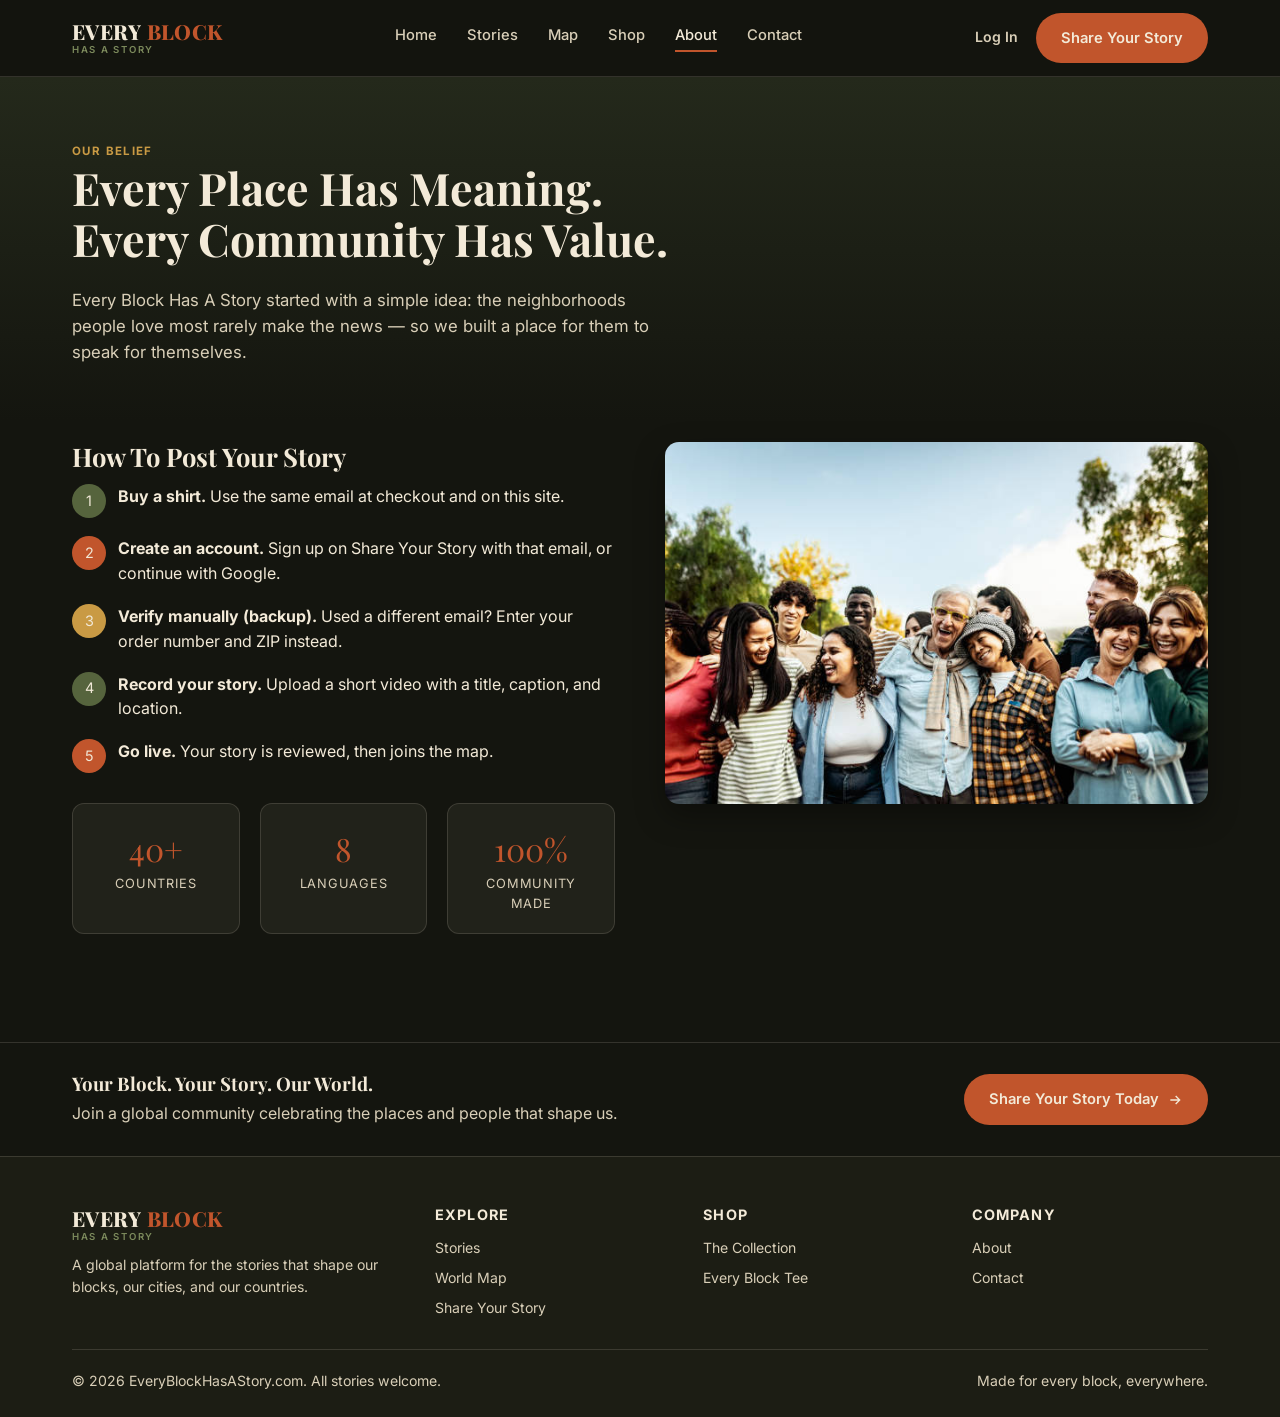
==== commit 04ca4101: "Shorten how-to-post instructions on about page" ====
--- a/about.html
+++ b/about.html
@@ -48,23 +48,23 @@
       <h2 style="font-size:1.6rem;">How To Post Your Story</h2>
       <div class="feature-row">
         <span class="feature-icon olive">1</span>
-        <div><strong>Buy a shirt.</strong> Use the same email at checkout that you'll use on this site — that's how we connect your purchase to your account.</div>
+        <div><strong>Buy a shirt.</strong> Use the same email at checkout and on this site.</div>
       </div>
       <div class="feature-row">
         <span class="feature-icon orange">2</span>
-        <div><strong>Create an account.</strong> On the Share Your Story page, sign up with that same email and a password — or continue with Google using that email. We automatically match it to your order and verify you.</div>
+        <div><strong>Create an account.</strong> Sign up on Share Your Story with that email, or continue with Google.</div>
       </div>
       <div class="feature-row">
         <span class="feature-icon gold">3</span>
-        <div><strong>Verify your order (backup only).</strong> If your account isn't automatically verified — say, you signed up with a different email than you checked out with — enter your Shopify order number and the ZIP/postal code from that order instead.</div>
+        <div><strong>Verify manually (backup).</strong> Used a different email? Enter your order number and ZIP instead.</div>
       </div>
       <div class="feature-row">
         <span class="feature-icon olive">4</span>
-        <div><strong>Record your story.</strong> Upload a short video (under 2 minutes) about your block, add a title, caption, and location so it's placed correctly on the map.</div>
+        <div><strong>Record your story.</strong> Upload a short video with a title, caption, and location.</div>
       </div>
       <div class="feature-row">
         <span class="feature-icon orange">5</span>
-        <div><strong>Get reviewed and go live.</strong> Your story is briefly reviewed, then joins the map for the world to see. Verified members can post as many stories as they'd like.</div>
+        <div><strong>Go live.</strong> Your story is reviewed, then joins the map.</div>
       </div>
 
       <div class="stat-row">
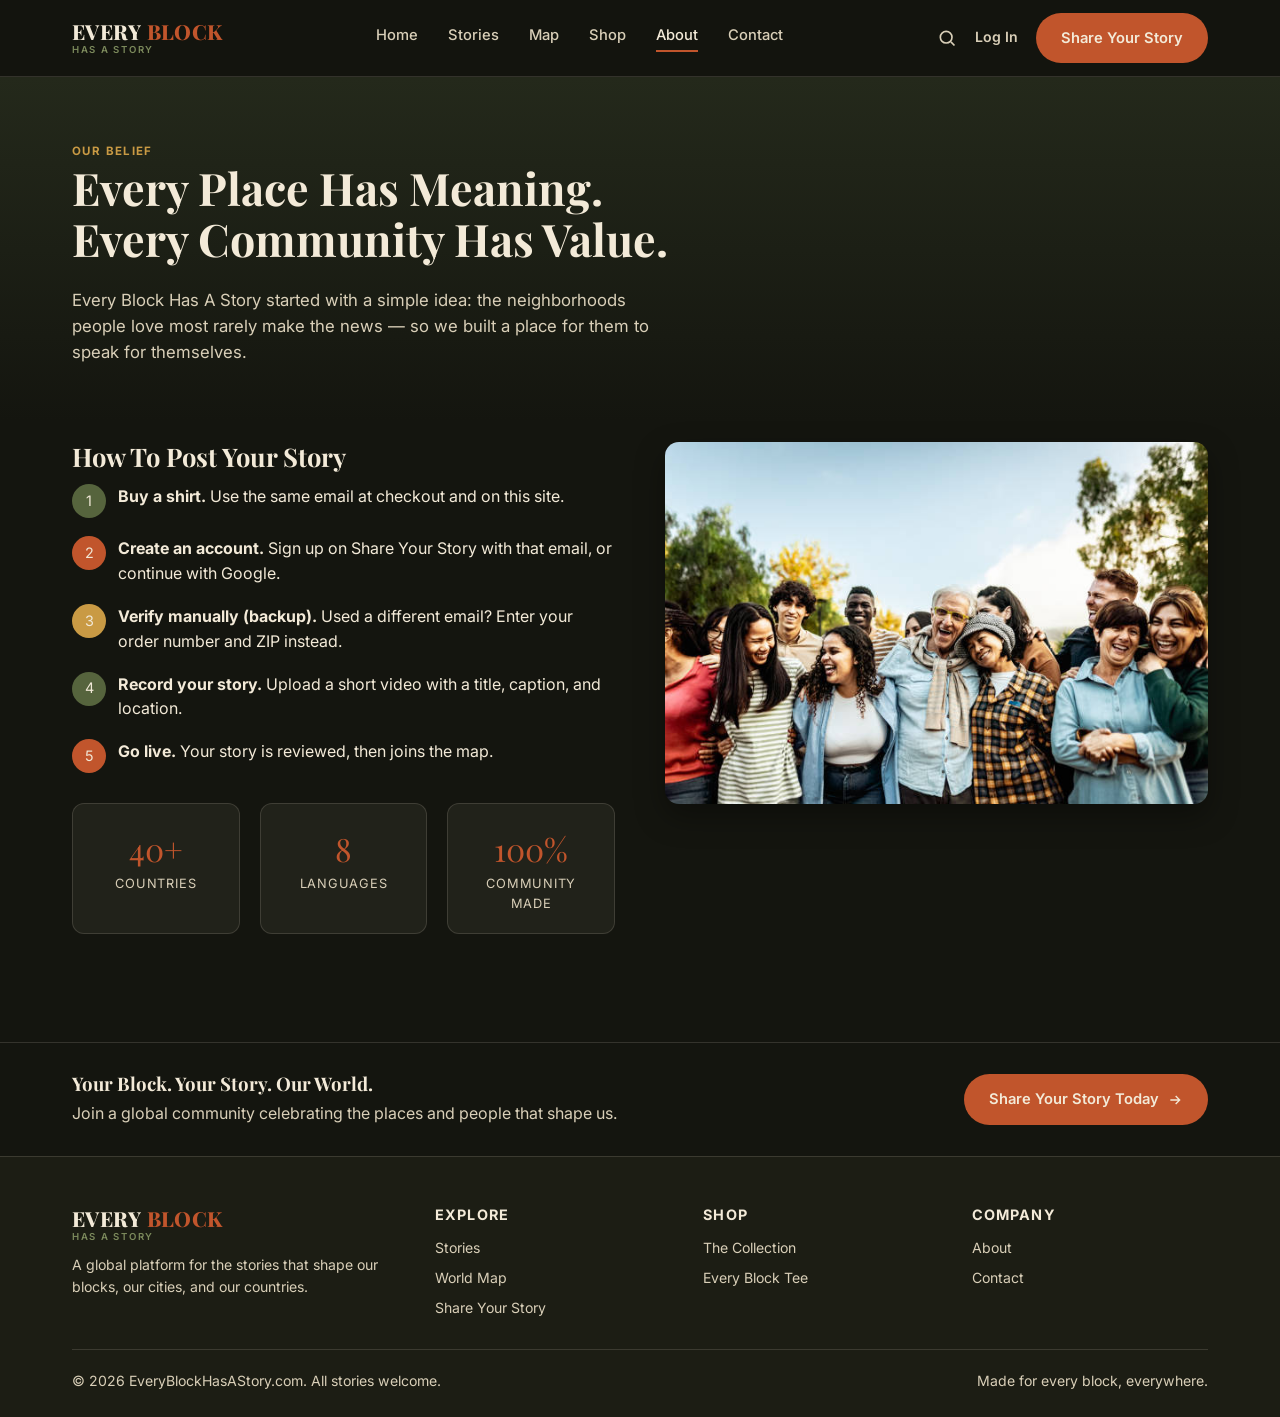
==== commit 27044758: "Add profile search icon link to nav" ====
--- a/about.html
+++ b/about.html
@@ -25,6 +25,9 @@
       <a href="contact.html">Contact</a>
     </nav>
     <div class="header-actions">
+      <a href="search.html" class="nav-search-link" aria-label="Search profiles" title="Search profiles">
+        <svg width="20" height="20" viewBox="0 0 24 24" fill="none" stroke="currentColor" stroke-width="2"><circle cx="11" cy="11" r="7"/><path d="m21 21-4.3-4.3"/></svg>
+      </a>
       <a href="account.html" class="nav-account-link" id="nav-account-link">Log In</a>
       <a href="share.html" class="btn btn-primary"><span class="long">Share Your Story</span><span class="short">Share</span></a>
       <button class="nav-toggle" aria-label="Toggle menu">
--- a/style.css
+++ b/style.css
@@ -203,6 +203,13 @@
   transition: color 0.15s, border-color 0.15s;
 }
 .nav-account-link:hover, .nav-account-link.active { color: var(--cream); border-color: var(--orange); }
+
+.nav-search-link {
+  display: flex; align-items: center; justify-content: center;
+  color: var(--cream-dim);
+  transition: color 0.15s;
+}
+.nav-search-link:hover, .nav-search-link.active { color: var(--orange); }
 
 @media (max-width: 900px) {
   .main-nav { position: absolute; top: 76px; left: 0; right: 0; background: var(--ink-soft); flex-direction: column; padding: 20px 32px; gap: 16px; border-bottom: 1px solid var(--line); display: none; }
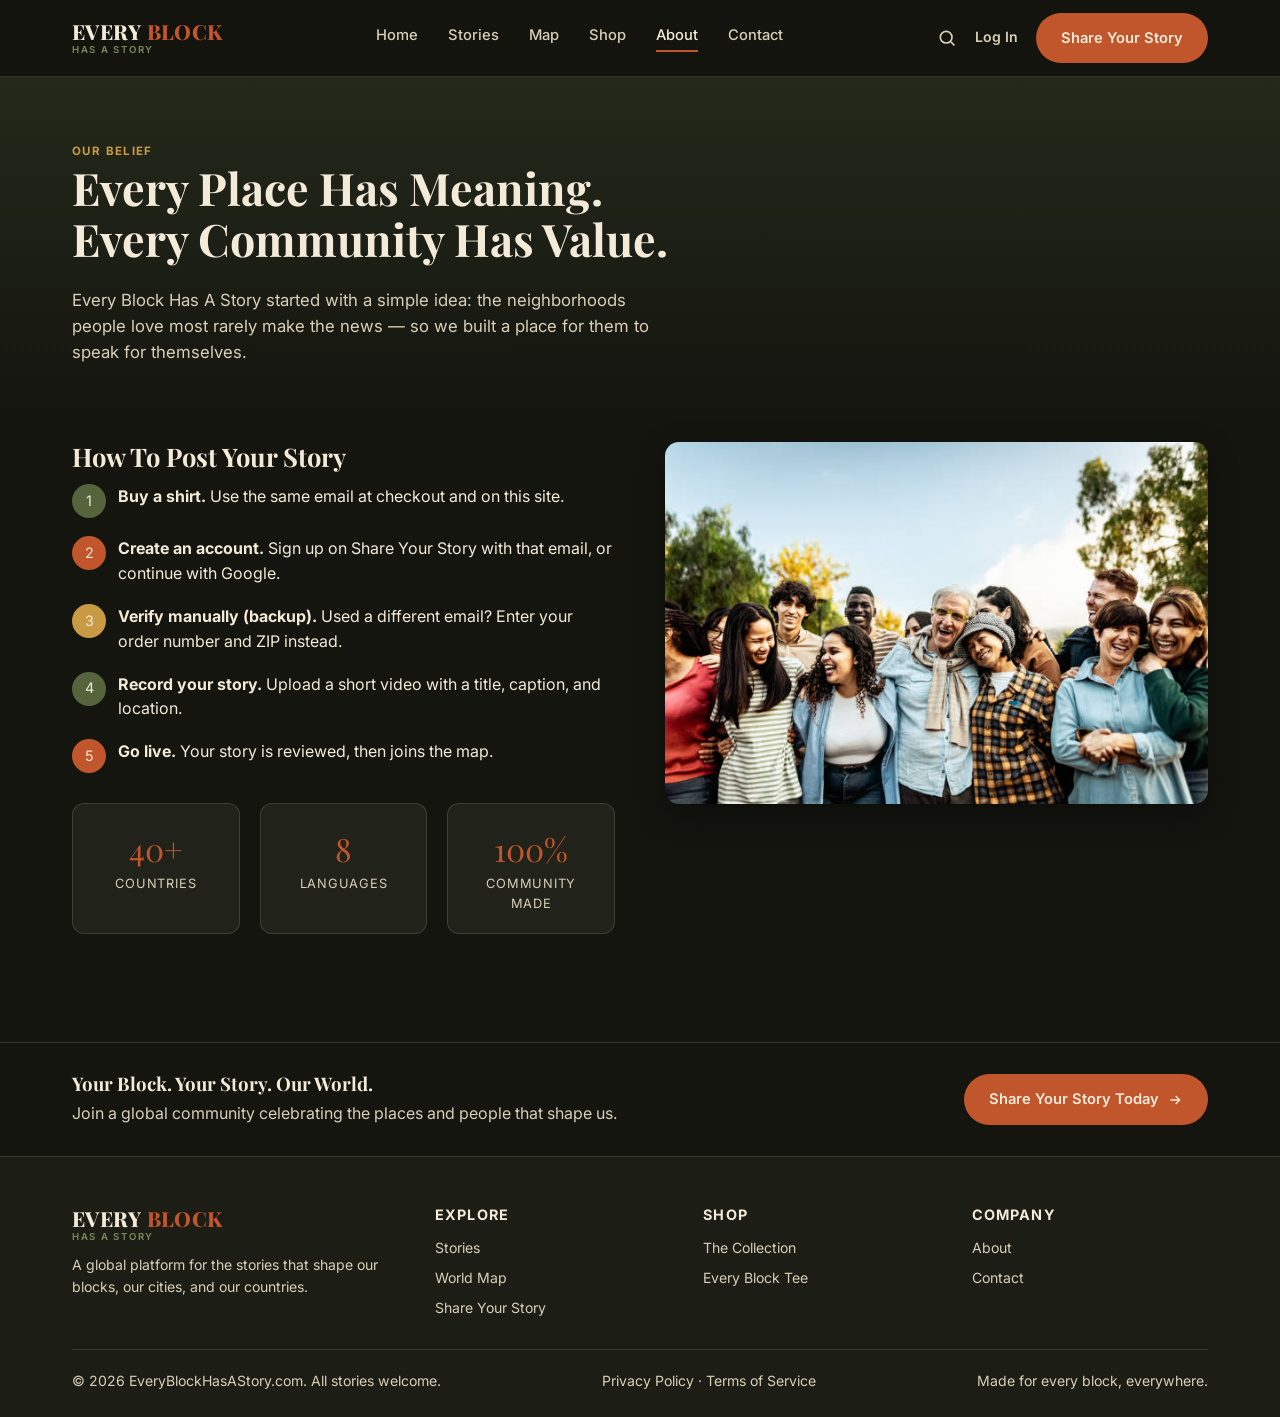
==== commit 5fd3c995: "Update about.html" ====
--- a/about.html
+++ b/about.html
@@ -4,6 +4,17 @@
 <meta charset="UTF-8">
 <meta name="viewport" content="width=device-width, initial-scale=1.0">
 <title>About — Every Block Has a Story</title>
+<meta name="description" content="Learn about Every Block Has a Story and the movement behind it.">
+<meta property="og:type" content="website">
+<meta property="og:site_name" content="Every Block Has a Story">
+<meta property="og:title" content="About — Every Block Has a Story">
+<meta property="og:description" content="Learn about Every Block Has a Story and the movement behind it.">
+<meta property="og:image" content="https://everblockhasastory2-vert.vercel.app/shirt-photo-ai.png">
+<meta property="og:url" content="https://everblockhasastory2-vert.vercel.app/about.html">
+<meta name="twitter:card" content="summary_large_image">
+<meta name="twitter:title" content="About — Every Block Has a Story">
+<meta name="twitter:description" content="Learn about Every Block Has a Story and the movement behind it.">
+<meta name="twitter:image" content="https://everblockhasastory2-vert.vercel.app/shirt-photo-ai.png">
 <link rel="preconnect" href="https://fonts.googleapis.com">
 <link href="https://fonts.googleapis.com/css2?family=Playfair+Display:wght@700;800&family=Inter:wght@400;500;600;700&display=swap" rel="stylesheet">
 <link rel="stylesheet" href="style.css">
@@ -129,6 +140,7 @@
     </div>
     <div class="footer-bottom">
       <span>© 2026 EveryBlockHasAStory.com. All stories welcome.</span>
+      <span><a href="privacy.html" style="color:inherit;">Privacy Policy</a> · <a href="terms.html" style="color:inherit;">Terms of Service</a></span>
       <span>Made for every block, everywhere.</span>
     </div>
   </div>
